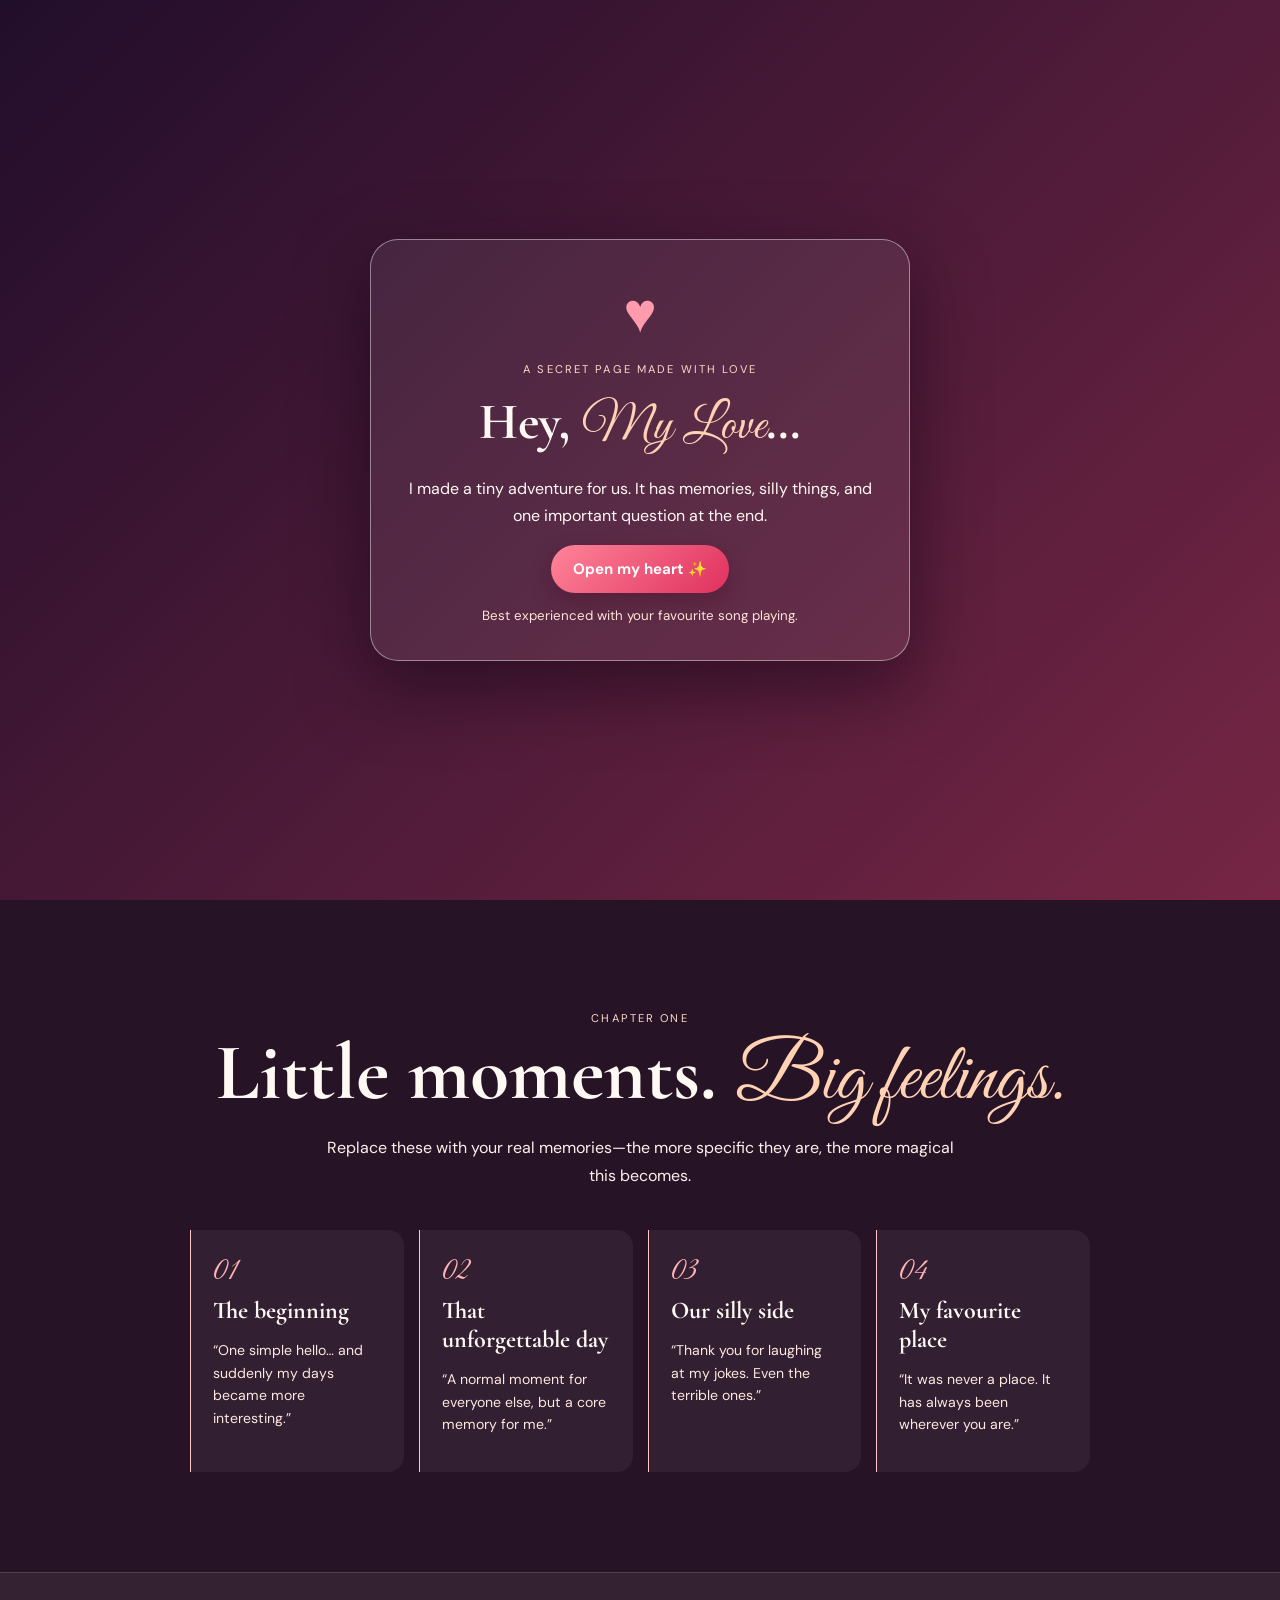
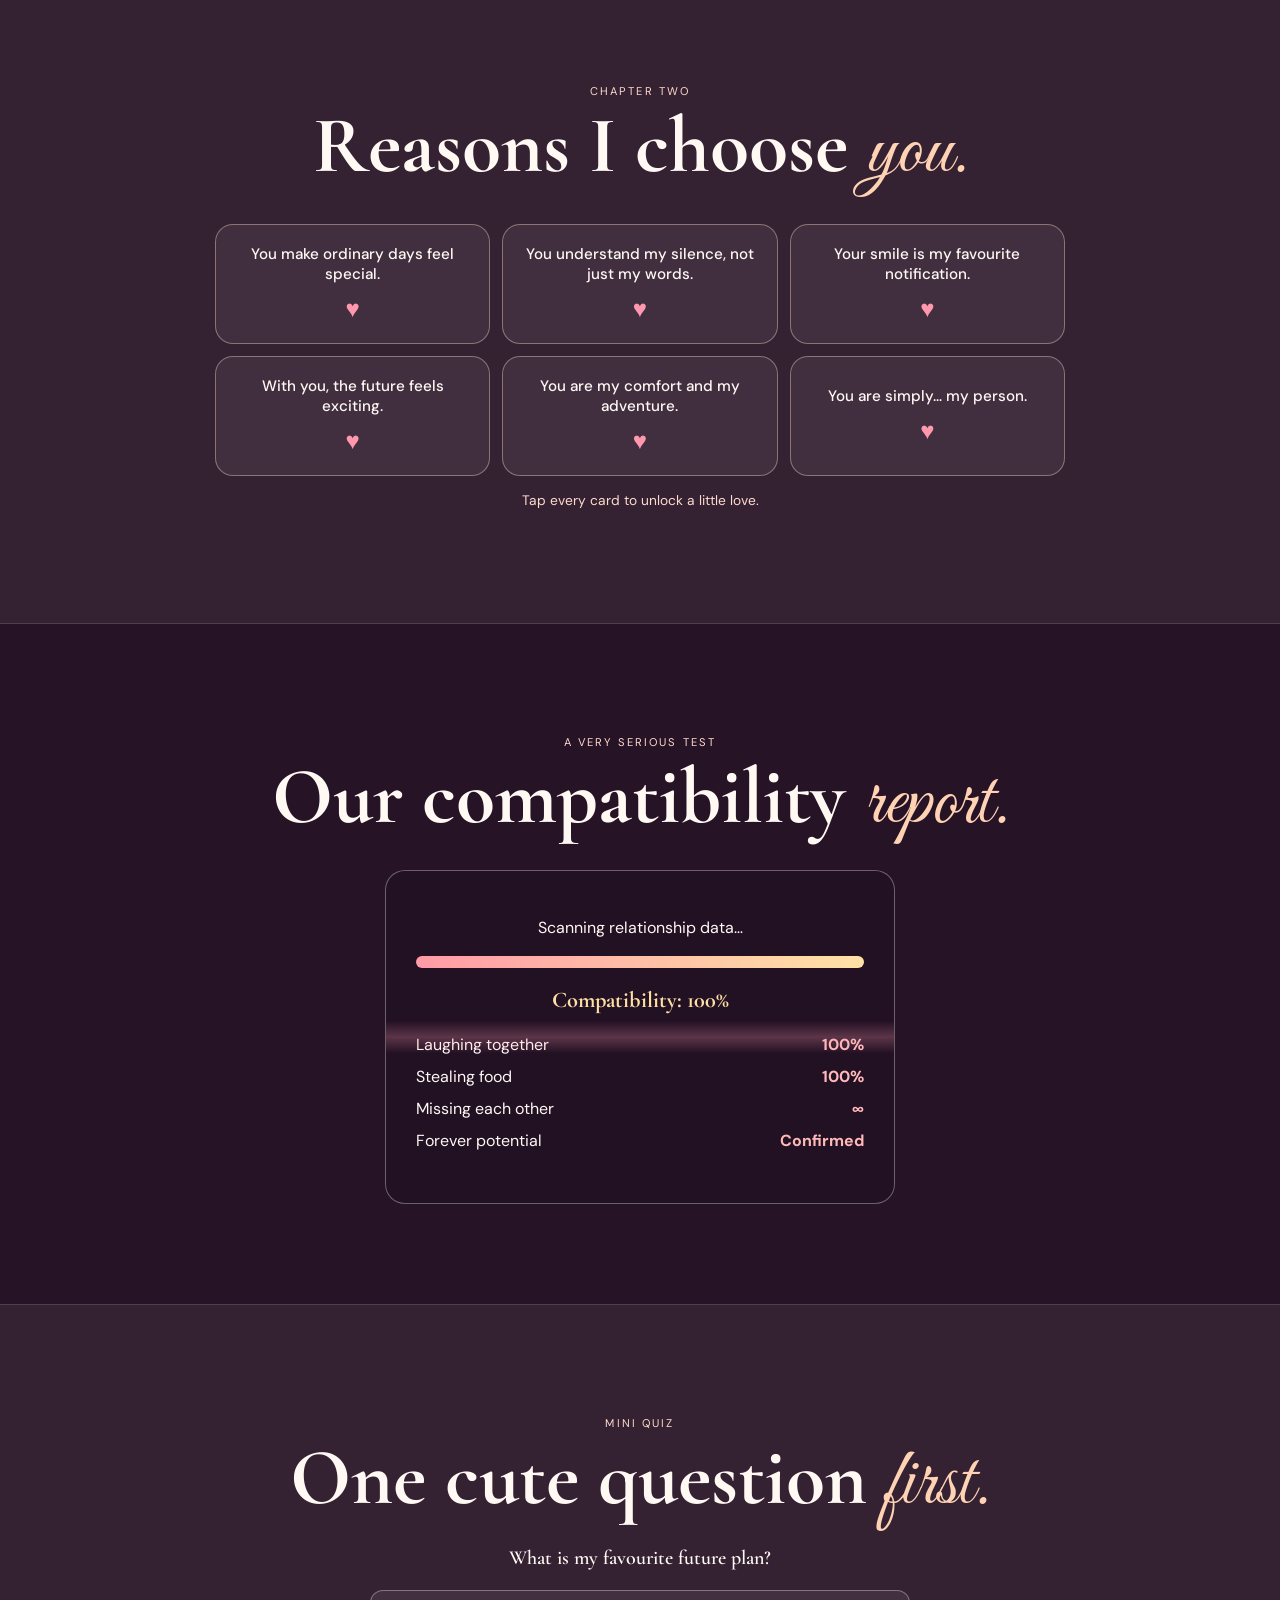
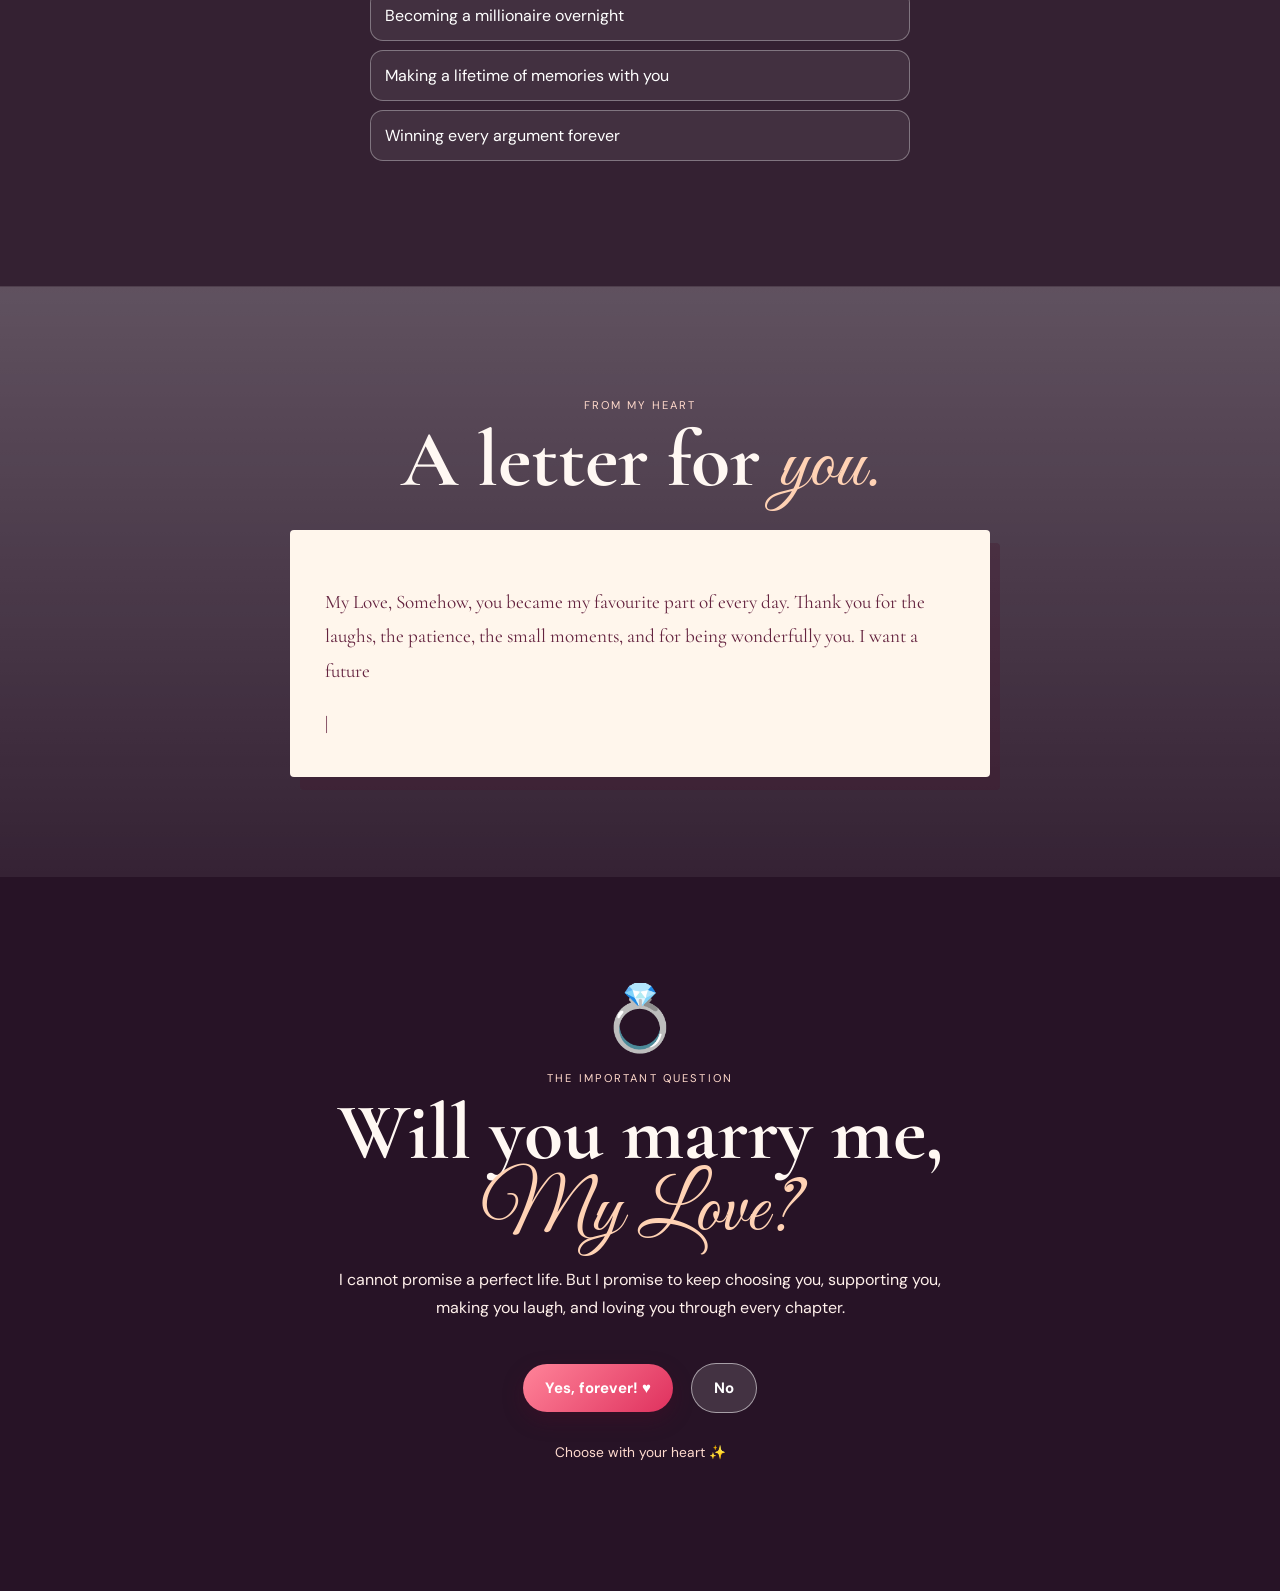
==== index.html @ 83f261bd "added code" ====
<!doctype html><html lang="en"><head><meta charset="utf-8"><meta name="viewport" content="width=device-width,initial-scale=1"><meta name="theme-color" content="#3b1735"><title>A Little Story About Us</title><link rel="stylesheet" href="style.css"></head><body>
<div id="intro" class="intro"><div class="intro-box"><div class="pulse">♥</div><p class="caps">A secret page made with love</p><h1>Hey, <span>My Love</span>…</h1><p>I made a tiny adventure for us. It has memories, silly things, and one important question at the end.</p><button id="begin">Open my heart ✨</button><small>Best experienced with your favourite song playing.</small></div></div>
<header><a class="brand" href="#top">our little story <b>♥</b></a><button id="sound" aria-label="Toggle gentle sound">♫ Sound: Off</button></header>
<main id="top"><section class="hero"><p class="caps">For My Favourite Person</p><div class="hero-art"><span class="moon">☾</span><span class="stars">✦　·　✧　·　✦</span><span class="pair">♥</span></div><h2>Some stories are read.<br><em>Ours is felt.</em></h2><p class="lead">This is a small reminder that meeting you was one of my life’s most beautiful surprises.</p><a class="scroll" href="#memories">Start our story ↓</a></section>
<section id="memories" class="section"><p class="caps">Chapter One</p><h2>Little moments. <em>Big feelings.</em></h2><p class="sub">Replace these with your real memories—the more specific they are, the more magical this becomes.</p><div class="timeline"><article><span>01</span><h3>The beginning</h3><p>“One simple hello… and suddenly my days became more interesting.”</p></article><article><span>02</span><h3>That unforgettable day</h3><p>“A normal moment for everyone else, but a core memory for me.”</p></article><article><span>03</span><h3>Our silly side</h3><p>“Thank you for laughing at my jokes. Even the terrible ones.”</p></article><article><span>04</span><h3>My favourite place</h3><p>“It was never a place. It has always been wherever you are.”</p></article></div></section>
<section class="section warm"><p class="caps">Chapter Two</p><h2>Reasons I choose <em>you.</em></h2><div class="reasons"><button class="reason">You make ordinary days feel special.<b>♥</b></button><button class="reason">You understand my silence, not just my words.<b>♥</b></button><button class="reason">Your smile is my favourite notification.<b>♥</b></button><button class="reason">With you, the future feels exciting.<b>♥</b></button><button class="reason">You are my comfort and my adventure.<b>♥</b></button><button class="reason">You are simply… my person.<b>♥</b></button></div><p id="reason-note" class="note">Tap every card to unlock a little love.</p></section>
<section class="section"><p class="caps">A Very Serious Test</p><h2>Our compatibility <em>report.</em></h2><div class="scanner"><div class="scanline"></div><p>Scanning relationship data…</p><div class="meter"><i></i></div><strong id="score">Calculating…</strong><ul><li>Laughing together <b>100%</b></li><li>Stealing food <b>100%</b></li><li>Missing each other <b>∞</b></li><li>Forever potential <b>Confirmed</b></li></ul></div></section>
<section class="section warm quiz"><p class="caps">Mini Quiz</p><h2>One cute question <em>first.</em></h2><div id="quizbox"><p class="q">What is my favourite future plan?</p><button data-answer="no">Becoming a millionaire overnight</button><button data-answer="yes">Making a lifetime of memories with you</button><button data-answer="no">Winning every argument forever</button><p id="quizresult" class="note"></p></div></section>
<section class="letter section"><p class="caps">From My Heart</p><h2>A letter for <em>you.</em></h2><div class="paper"><p id="typed"></p><span class="cursor">|</span></div></section>
<section class="final section"><div class="ring">💍</div><p class="caps">The Important Question</p><h2>Will you marry me,<br><em>My Love?</em></h2><p class="lead">I cannot promise a perfect life. But I promise to keep choosing you, supporting you, making you laugh, and loving you through every chapter.</p><div id="choice" class="choice"><a href="yes.html">Yes, forever! ♥</a><button id="no">No</button></div><p id="nohint" class="note">Choose with your heart ✨</p></section></main>
<footer>Made with a very full heart by <b>YOUR NAME</b> ♥</footer><div id="float"></div><script src="script.js"></script></body></html>
---- style.css ----
@import url('https://fonts.googleapis.com/css2?family=Cormorant+Garamond:wght@500;600;700&family=DM+Sans:wght@400;500;700&family=Great+Vibes&display=swap');*{box-sizing:border-box}html{scroll-behavior:smooth}body{margin:0;background:#271326;color:#fff8f3;font:16px 'DM Sans',sans-serif;overflow-x:hidden}body:before{content:'';position:fixed;inset:0;z-index:-2;background:radial-gradient(circle at 8% 12%,#8c365d 0,transparent 25%),radial-gradient(circle at 88% 35%,#b9516d 0,transparent 23%),linear-gradient(135deg,#251127,#57203d 54%,#8f3754)}.intro{position:fixed;z-index:10;inset:0;display:grid;place-items:center;background:linear-gradient(135deg,#210e2b,#762644);transition:opacity .7s,visibility .7s}.intro.hide{opacity:0;visibility:hidden}.intro-box{width:min(90%,540px);text-align:center;padding:36px 30px;border:1px solid #ffffff70;border-radius:28px;background:#ffffff12;box-shadow:0 25px 70px #10031388}.pulse{font-size:56px;color:#ff9bad;animation:pulse 1.6s infinite}.intro h1,h1,h2{font-family:'Cormorant Garamond',serif}.intro h1{font-size:3.2rem;margin:8px}.intro h1 span,em{font-family:'Great Vibes',cursive;font-style:normal;color:#ffd2b4;font-weight:400}.intro p{line-height:1.7}.intro button,.scroll,.choice a,.choice button,.back,#sound{border:0;border-radius:100px;padding:14px 22px;background:linear-gradient(135deg,#ff8499,#df315e);color:#fff;text-decoration:none;font:700 .94rem 'DM Sans',sans-serif;cursor:pointer;box-shadow:0 8px 20px #4a0d2866}.intro small{display:block;margin-top:14px;color:#ffe4d8}header{height:64px;width:min(1120px,92%);margin:auto;display:flex;justify-content:space-between;align-items:center}.brand{color:#fff7f0;text-decoration:none;font:600 1.35rem 'Cormorant Garamond',serif}.brand b{color:#ff9daf}#sound{padding:8px 13px;background:#ffffff16;border:1px solid #ffffff55;box-shadow:none;font-size:.72rem}.hero{min-height:calc(100vh - 64px);display:grid;place-content:center;text-align:center;padding:50px 18px}.caps{text-transform:uppercase;letter-spacing:.19em;font-size:.7rem;color:#ffd9cb}.hero-art{width:min(520px,88vw);height:230px;margin:5px auto 12px;border:6px solid #fff5e7;border-radius:23px;position:relative;overflow:hidden;background:linear-gradient(#32173f,#b14768);box-shadow:0 16px 35px #1f092866}.moon{position:absolute;right:45px;top:15px;font:100px Georgia;color:#fff4d0}.stars{position:absolute;top:30px;left:30px;color:#ffecc3;font-size:18px}.pair{position:absolute;bottom:-39px;left:50%;transform:translateX(-50%);font-size:175px;color:#1e1021;text-shadow:34px 0 #1e1021}.hero h2,.section h2{font-size:clamp(2.8rem,7vw,5rem);line-height:.9;margin:12px 0 18px}.lead,.sub{line-height:1.75;max-width:630px;margin:0 auto 25px;color:#fff0eb}.scroll{display:inline-block;justify-self:center;background:#fff2;border:1px solid #fff8;box-shadow:none}.section{padding:100px max(6vw,20px);text-align:center}.warm{background:#fff7f010;border-top:1px solid #ffffff22;border-bottom:1px solid #ffffff22}.timeline{max-width:900px;margin:40px auto 0;display:grid;grid-template-columns:repeat(4,1fr);gap:15px;text-align:left}.timeline article{padding:22px;border-left:1px solid #ffc7c5;background:#ffffff0d;border-radius:0 16px 16px 0}.timeline span{color:#ffb2b7;font:2rem 'Great Vibes',cursive}.timeline h3{font-family:'Cormorant Garamond',serif;font-size:1.5rem;margin:4px 0}.timeline p{font-size:.88rem;line-height:1.6;color:#ffe8df}.reasons{margin:35px auto 15px;max-width:850px;display:grid;grid-template-columns:repeat(3,1fr);gap:12px}.reason{min-height:120px;padding:18px;border:1px solid #ffd6cf66;border-radius:18px;background:#fff7f011;color:#fff8f3;font:500 .95rem 'DM Sans',sans-serif;cursor:pointer;transition:.25s}.reason b{display:block;color:#ff98ad;font-size:1.5rem;margin-top:9px}.reason.active{background:#fff0eb;color:#672340;transform:translateY(-5px)}.note{color:#ffdbcf;font-size:.86rem}.scanner{position:relative;overflow:hidden;max-width:510px;margin:30px auto 0;padding:30px;border:1px solid #ffffff55;border-radius:20px;background:#11091c33}.scanline{position:absolute;inset:0;background:linear-gradient(transparent 45%,#ff9bae44 50%,transparent 55%);animation:scan 2.8s infinite}.meter{height:12px;overflow:hidden;border-radius:20px;background:#fff3;margin:18px 0}.meter i{display:block;height:100%;width:100%;background:linear-gradient(90deg,#ff9ba7,#ffe2a6);animation:load 2s ease-out}.scanner strong{font:700 1.4rem 'Cormorant Garamond',serif;color:#ffe0a4}.scanner ul{padding:0;text-align:left;list-style:none;line-height:2}.scanner b{float:right;color:#ffb9b9}.quiz #quizbox{max-width:540px;margin:25px auto}.q{font:600 1.25rem 'Cormorant Garamond',serif}.quiz button{display:block;width:100%;margin:9px 0;padding:14px;border:1px solid #ffffff55;border-radius:13px;background:#ffffff12;color:#fff;text-align:left;cursor:pointer;font:inherit}.quiz button:hover{background:#fff4}.letter{background:linear-gradient(#fff4,#fff1)}.paper{max-width:700px;min-height:210px;margin:27px auto 0;padding:35px;text-align:left;color:#64233f;background:#fff6ec;border-radius:4px;box-shadow:10px 13px 0 #42152d55;font:1.2rem/1.8 'Cormorant Garamond',serif}.cursor{animation:blink .8s infinite}.final{padding-bottom:130px}.ring{font-size:4rem}.choice{height:82px;display:flex;justify-content:center;align-items:center;gap:18px;position:relative;max-width:440px;margin:23px auto 0}.choice button{position:relative;background:#fff2;border:1px solid #fff8;box-shadow:none}.choice a{color:white}.yespage{display:grid;place-items:center;min-height:100vh;padding:22px}.yesmain{width:min(100%,680px);text-align:center}.yescard{padding:45px max(6vw,23px);border:1px solid #ffffff70;border-radius:30px;background:#fff2;box-shadow:0 25px 65px #19061677}.yescard h1{font-size:clamp(4rem,12vw,6.8rem);line-height:.8;margin:10px}.yescard h2{font-size:2rem}.yescard p{line-height:1.75}.bigring{animation:pulse 1.6s infinite}.line{color:#ffb2ba;font-size:1.5rem}.promise{display:flex;justify-content:center;gap:14px;margin:25px;color:#ffe0bd}.signature{font:2.1rem/1.2 'Great Vibes',cursive;color:#ffd4ba}.back{display:inline-block;background:#fff2;border:1px solid #fff8;box-shadow:none}.confetti{position:fixed;top:-20px;width:10px;height:16px;animation:fall linear forwards}@keyframes pulse{50%{transform:scale(1.12)}}@keyframes scan{to{transform:translateY(100%)}}@keyframes load{from{width:0}}@keyframes blink{50%{opacity:0}}@keyframes fall{to{transform:translate(var(--drift),110vh) rotate(720deg)}}@media(max-width:700px){.timeline,.reasons{grid-template-columns:1fr 1fr}.section{padding:70px 20px}}@media(max-width:430px){.timeline,.reasons{grid-template-columns:1fr}.choice{gap:8px}.choice a,.choice button{padding:13px 15px}.paper{padding:23px}.hero-art{height:190px}}
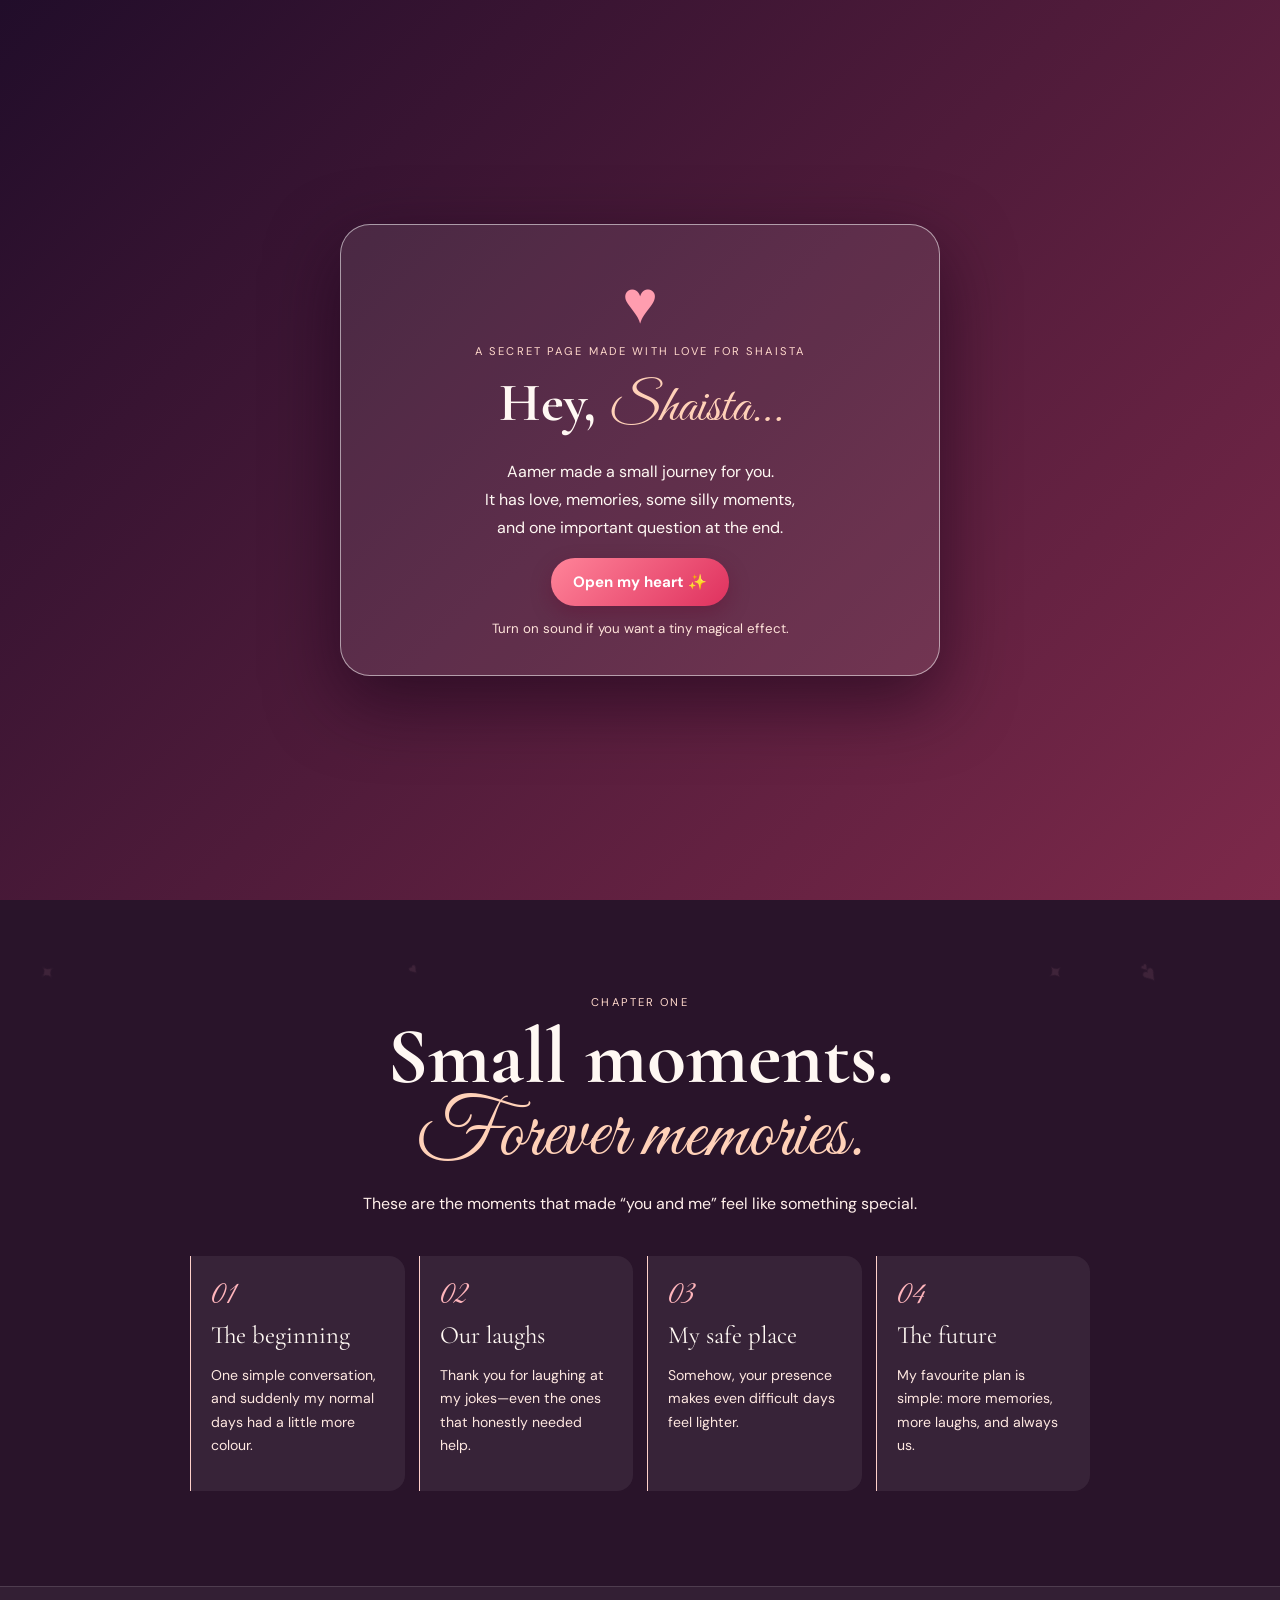
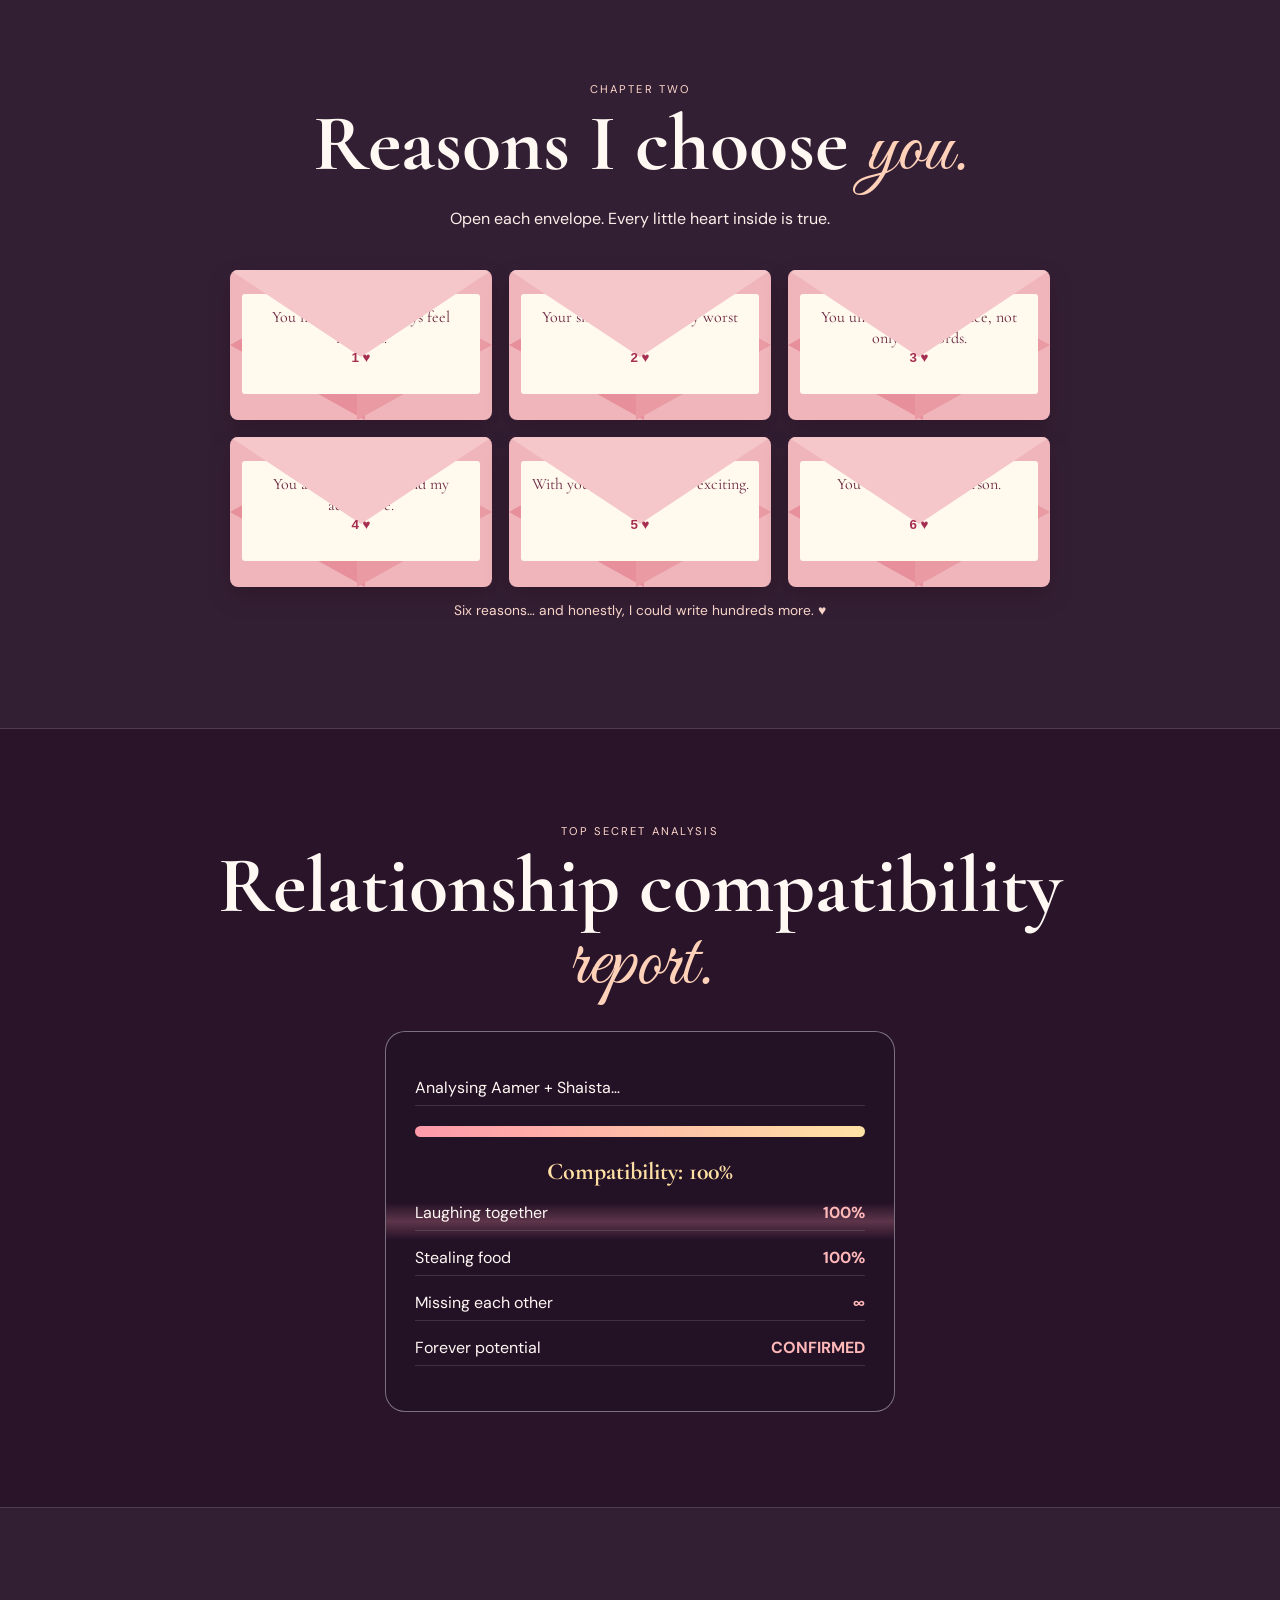
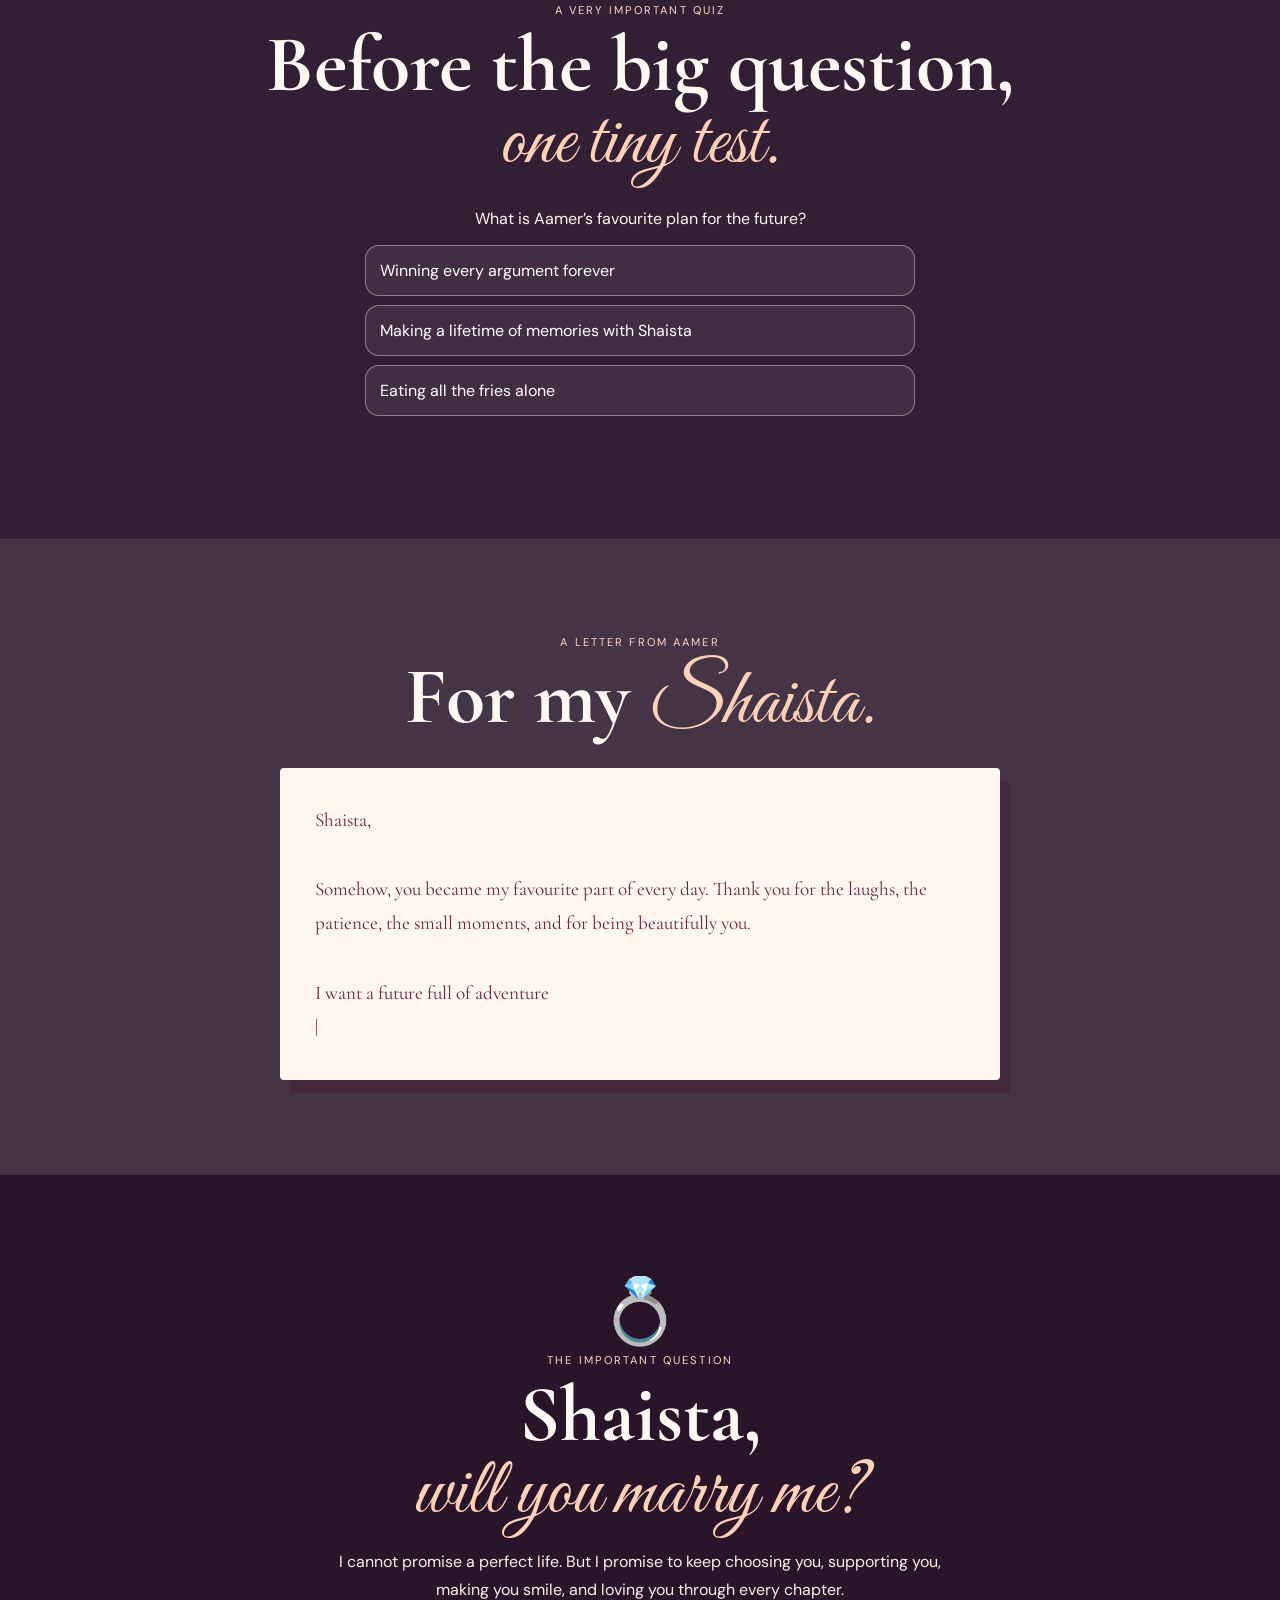
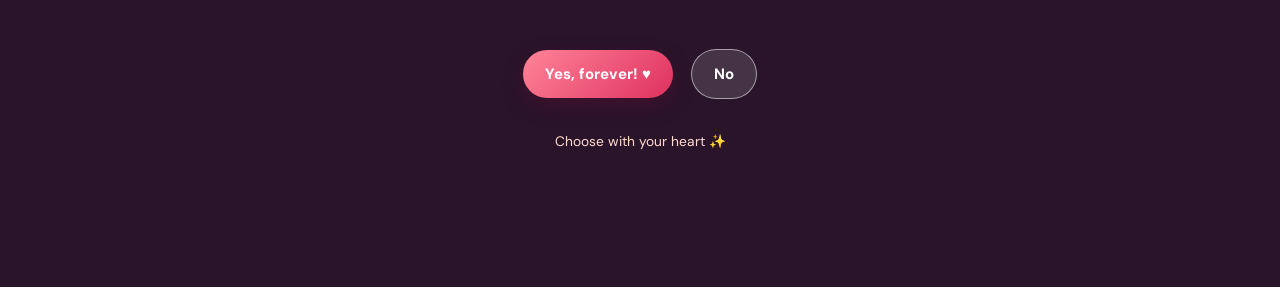
==== commit 6cc7380d: "final website for proposal" ====
--- a/index.html
+++ b/index.html
@@ -1,11 +1,11 @@
-<!doctype html><html lang="en"><head><meta charset="utf-8"><meta name="viewport" content="width=device-width,initial-scale=1"><meta name="theme-color" content="#3b1735"><title>A Little Story About Us</title><link rel="stylesheet" href="style.css"></head><body>
-<div id="intro" class="intro"><div class="intro-box"><div class="pulse">♥</div><p class="caps">A secret page made with love</p><h1>Hey, <span>My Love</span>…</h1><p>I made a tiny adventure for us. It has memories, silly things, and one important question at the end.</p><button id="begin">Open my heart ✨</button><small>Best experienced with your favourite song playing.</small></div></div>
-<header><a class="brand" href="#top">our little story <b>♥</b></a><button id="sound" aria-label="Toggle gentle sound">♫ Sound: Off</button></header>
-<main id="top"><section class="hero"><p class="caps">For My Favourite Person</p><div class="hero-art"><span class="moon">☾</span><span class="stars">✦　·　✧　·　✦</span><span class="pair">♥</span></div><h2>Some stories are read.<br><em>Ours is felt.</em></h2><p class="lead">This is a small reminder that meeting you was one of my life’s most beautiful surprises.</p><a class="scroll" href="#memories">Start our story ↓</a></section>
-<section id="memories" class="section"><p class="caps">Chapter One</p><h2>Little moments. <em>Big feelings.</em></h2><p class="sub">Replace these with your real memories—the more specific they are, the more magical this becomes.</p><div class="timeline"><article><span>01</span><h3>The beginning</h3><p>“One simple hello… and suddenly my days became more interesting.”</p></article><article><span>02</span><h3>That unforgettable day</h3><p>“A normal moment for everyone else, but a core memory for me.”</p></article><article><span>03</span><h3>Our silly side</h3><p>“Thank you for laughing at my jokes. Even the terrible ones.”</p></article><article><span>04</span><h3>My favourite place</h3><p>“It was never a place. It has always been wherever you are.”</p></article></div></section>
-<section class="section warm"><p class="caps">Chapter Two</p><h2>Reasons I choose <em>you.</em></h2><div class="reasons"><button class="reason">You make ordinary days feel special.<b>♥</b></button><button class="reason">You understand my silence, not just my words.<b>♥</b></button><button class="reason">Your smile is my favourite notification.<b>♥</b></button><button class="reason">With you, the future feels exciting.<b>♥</b></button><button class="reason">You are my comfort and my adventure.<b>♥</b></button><button class="reason">You are simply… my person.<b>♥</b></button></div><p id="reason-note" class="note">Tap every card to unlock a little love.</p></section>
-<section class="section"><p class="caps">A Very Serious Test</p><h2>Our compatibility <em>report.</em></h2><div class="scanner"><div class="scanline"></div><p>Scanning relationship data…</p><div class="meter"><i></i></div><strong id="score">Calculating…</strong><ul><li>Laughing together <b>100%</b></li><li>Stealing food <b>100%</b></li><li>Missing each other <b>∞</b></li><li>Forever potential <b>Confirmed</b></li></ul></div></section>
-<section class="section warm quiz"><p class="caps">Mini Quiz</p><h2>One cute question <em>first.</em></h2><div id="quizbox"><p class="q">What is my favourite future plan?</p><button data-answer="no">Becoming a millionaire overnight</button><button data-answer="yes">Making a lifetime of memories with you</button><button data-answer="no">Winning every argument forever</button><p id="quizresult" class="note"></p></div></section>
-<section class="letter section"><p class="caps">From My Heart</p><h2>A letter for <em>you.</em></h2><div class="paper"><p id="typed"></p><span class="cursor">|</span></div></section>
-<section class="final section"><div class="ring">💍</div><p class="caps">The Important Question</p><h2>Will you marry me,<br><em>My Love?</em></h2><p class="lead">I cannot promise a perfect life. But I promise to keep choosing you, supporting you, making you laugh, and loving you through every chapter.</p><div id="choice" class="choice"><a href="yes.html">Yes, forever! ♥</a><button id="no">No</button></div><p id="nohint" class="note">Choose with your heart ✨</p></section></main>
-<footer>Made with a very full heart by <b>YOUR NAME</b> ♥</footer><div id="float"></div><script src="script.js"></script></body></html>+<!doctype html><html lang="en"><head><meta charset="utf-8"><meta name="viewport" content="width=device-width,initial-scale=1"><meta name="theme-color" content="#35152f"><title>Aamer ♥ Shaista — Our Forever Story</title><link rel="stylesheet" href="style.css"></head><body><div id="rain" aria-hidden="true"></div>
+<div id="welcome" class="overlay"><div class="welcome-card"><div class="beat-heart">♥</div><p class="caps">A secret page made with love for Shaista</p><h1>Hey, <em>Shaista…</em></h1><p>Aamer made a small journey for you.<br>It has love, memories, some silly moments,<br>and one important question at the end.</p><button id="open">Open my heart ✨</button><small>Turn on sound if you want a tiny magical effect.</small></div></div>
+<div id="loading" class="overlay hidden"><div class="loader-card"><div class="loader-heart">♥</div><div class="loader-track"><i></i></div><p id="load-text">Collecting our memories… ♥</p></div></div>
+<header><a href="#home">aamer <b>♥</b> shaista</a><button id="music">♫ Play our song</button></header>
+<main id="home"><section class="hero"><p class="caps">For Shaista, from Aamer</p><div class="moon-art"><span class="stars">✦ · ✧ · ✦</span><span class="moon">☾</span><span class="couple">♥</span></div><h2>Our story is my<br><em>favourite place.</em></h2><p class="lead">Some people enter your life quietly, then somehow become the most beautiful part of it.</p><a class="glass-btn" href="#memories">Begin our little story ↓</a></section>
+<section id="memories" class="section"><p class="caps">Chapter One</p><h2>Small moments.<br><em>Forever memories.</em></h2><p class="sub">These are the moments that made “you and me” feel like something special.</p><div class="timeline"><article><i>01</i><h3>The beginning</h3><p>One simple conversation, and suddenly my normal days had a little more colour.</p></article><article><i>02</i><h3>Our laughs</h3><p>Thank you for laughing at my jokes—even the ones that honestly needed help.</p></article><article><i>03</i><h3>My safe place</h3><p>Somehow, your presence makes even difficult days feel lighter.</p></article><article><i>04</i><h3>The future</h3><p>My favourite plan is simple: more memories, more laughs, and always us.</p></article></div></section>
+<section class="section rose"><p class="caps">Chapter Two</p><h2>Reasons I choose <em>you.</em></h2><p class="sub">Open each envelope. Every little heart inside is true.</p><div class="envelopes"><button class="envelope"><span class="flap"></span><span class="letter">You make ordinary days feel magical.</span><b>1 ♥</b></button><button class="envelope"><span class="flap"></span><span class="letter">Your smile can repair my worst day.</span><b>2 ♥</b></button><button class="envelope"><span class="flap"></span><span class="letter">You understand my silence, not only my words.</span><b>3 ♥</b></button><button class="envelope"><span class="flap"></span><span class="letter">You are my comfort and my adventure.</span><b>4 ♥</b></button><button class="envelope"><span class="flap"></span><span class="letter">With you, the future feels exciting.</span><b>5 ♥</b></button><button class="envelope"><span class="flap"></span><span class="letter">You are simply my person.</span><b>6 ♥</b></button></div><p id="envelope-note" class="note">Six reasons… and honestly, I could write hundreds more. ♥</p></section>
+<section class="section"><p class="caps">Top Secret Analysis</p><h2>Relationship compatibility<br><em>report.</em></h2><div class="scanner"><div class="scan"></div><p>Analysing Aamer + Shaista…</p><div class="progress"><i></i></div><strong id="compatibility">Calculating…</strong><p>Laughing together <b>100%</b></p><p>Stealing food <b>100%</b></p><p>Missing each other <b>∞</b></p><p>Forever potential <b>CONFIRMED</b></p></div></section>
+<section class="section rose quiz"><p class="caps">A Very Important Quiz</p><h2>Before the big question,<br><em>one tiny test.</em></h2><div id="quiz"><p>What is Aamer’s favourite plan for the future?</p><button data-result="wrong">Winning every argument forever</button><button data-result="right">Making a lifetime of memories with Shaista</button><button data-result="wrong">Eating all the fries alone</button><div id="quiz-effect"></div><b id="quiz-note"></b></div></section>
+<section class="section letter-section"><p class="caps">A Letter From Aamer</p><h2>For my <em>Shaista.</em></h2><div class="paper"><p id="typed"></p><span class="cursor">|</span></div></section>
+<section class="section final"><div class="ring">💍</div><p class="caps">The Important Question</p><h2>Shaista,<br><em>will you marry me?</em></h2><p class="lead">I cannot promise a perfect life. But I promise to keep choosing you, supporting you, making you smile, and loving you through every chapter.</p><div id="proposal-buttons"><a id="yes" href="yes.html">Yes, forever! ♥</a><button id="no">No</button></div><p id="no-note" class="note">Choose with your heart ✨</p></section></main><footer>Made with every bit of love by <b>Aamer</b> for <b>Shaista</b> ♥</footer><script src="script.js"></script></body></html>
--- a/style.css
+++ b/style.css
@@ -1 +1 @@
-@import url('https://fonts.googleapis.com/css2?family=Cormorant+Garamond:wght@500;600;700&family=DM+Sans:wght@400;500;700&family=Great+Vibes&display=swap');*{box-sizing:border-box}html{scroll-behavior:smooth}body{margin:0;background:#271326;color:#fff8f3;font:16px 'DM Sans',sans-serif;overflow-x:hidden}body:before{content:'';position:fixed;inset:0;z-index:-2;background:radial-gradient(circle at 8% 12%,#8c365d 0,transparent 25%),radial-gradient(circle at 88% 35%,#b9516d 0,transparent 23%),linear-gradient(135deg,#251127,#57203d 54%,#8f3754)}.intro{position:fixed;z-index:10;inset:0;display:grid;place-items:center;background:linear-gradient(135deg,#210e2b,#762644);transition:opacity .7s,visibility .7s}.intro.hide{opacity:0;visibility:hidden}.intro-box{width:min(90%,540px);text-align:center;padding:36px 30px;border:1px solid #ffffff70;border-radius:28px;background:#ffffff12;box-shadow:0 25px 70px #10031388}.pulse{font-size:56px;color:#ff9bad;animation:pulse 1.6s infinite}.intro h1,h1,h2{font-family:'Cormorant Garamond',serif}.intro h1{font-size:3.2rem;margin:8px}.intro h1 span,em{font-family:'Great Vibes',cursive;font-style:normal;color:#ffd2b4;font-weight:400}.intro p{line-height:1.7}.intro button,.scroll,.choice a,.choice button,.back,#sound{border:0;border-radius:100px;padding:14px 22px;background:linear-gradient(135deg,#ff8499,#df315e);color:#fff;text-decoration:none;font:700 .94rem 'DM Sans',sans-serif;cursor:pointer;box-shadow:0 8px 20px #4a0d2866}.intro small{display:block;margin-top:14px;color:#ffe4d8}header{height:64px;width:min(1120px,92%);margin:auto;display:flex;justify-content:space-between;align-items:center}.brand{color:#fff7f0;text-decoration:none;font:600 1.35rem 'Cormorant Garamond',serif}.brand b{color:#ff9daf}#sound{padding:8px 13px;background:#ffffff16;border:1px solid #ffffff55;box-shadow:none;font-size:.72rem}.hero{min-height:calc(100vh - 64px);display:grid;place-content:center;text-align:center;padding:50px 18px}.caps{text-transform:uppercase;letter-spacing:.19em;font-size:.7rem;color:#ffd9cb}.hero-art{width:min(520px,88vw);height:230px;margin:5px auto 12px;border:6px solid #fff5e7;border-radius:23px;position:relative;overflow:hidden;background:linear-gradient(#32173f,#b14768);box-shadow:0 16px 35px #1f092866}.moon{position:absolute;right:45px;top:15px;font:100px Georgia;color:#fff4d0}.stars{position:absolute;top:30px;left:30px;color:#ffecc3;font-size:18px}.pair{position:absolute;bottom:-39px;left:50%;transform:translateX(-50%);font-size:175px;color:#1e1021;text-shadow:34px 0 #1e1021}.hero h2,.section h2{font-size:clamp(2.8rem,7vw,5rem);line-height:.9;margin:12px 0 18px}.lead,.sub{line-height:1.75;max-width:630px;margin:0 auto 25px;color:#fff0eb}.scroll{display:inline-block;justify-self:center;background:#fff2;border:1px solid #fff8;box-shadow:none}.section{padding:100px max(6vw,20px);text-align:center}.warm{background:#fff7f010;border-top:1px solid #ffffff22;border-bottom:1px solid #ffffff22}.timeline{max-width:900px;margin:40px auto 0;display:grid;grid-template-columns:repeat(4,1fr);gap:15px;text-align:left}.timeline article{padding:22px;border-left:1px solid #ffc7c5;background:#ffffff0d;border-radius:0 16px 16px 0}.timeline span{color:#ffb2b7;font:2rem 'Great Vibes',cursive}.timeline h3{font-family:'Cormorant Garamond',serif;font-size:1.5rem;margin:4px 0}.timeline p{font-size:.88rem;line-height:1.6;color:#ffe8df}.reasons{margin:35px auto 15px;max-width:850px;display:grid;grid-template-columns:repeat(3,1fr);gap:12px}.reason{min-height:120px;padding:18px;border:1px solid #ffd6cf66;border-radius:18px;background:#fff7f011;color:#fff8f3;font:500 .95rem 'DM Sans',sans-serif;cursor:pointer;transition:.25s}.reason b{display:block;color:#ff98ad;font-size:1.5rem;margin-top:9px}.reason.active{background:#fff0eb;color:#672340;transform:translateY(-5px)}.note{color:#ffdbcf;font-size:.86rem}.scanner{position:relative;overflow:hidden;max-width:510px;margin:30px auto 0;padding:30px;border:1px solid #ffffff55;border-radius:20px;background:#11091c33}.scanline{position:absolute;inset:0;background:linear-gradient(transparent 45%,#ff9bae44 50%,transparent 55%);animation:scan 2.8s infinite}.meter{height:12px;overflow:hidden;border-radius:20px;background:#fff3;margin:18px 0}.meter i{display:block;height:100%;width:100%;background:linear-gradient(90deg,#ff9ba7,#ffe2a6);animation:load 2s ease-out}.scanner strong{font:700 1.4rem 'Cormorant Garamond',serif;color:#ffe0a4}.scanner ul{padding:0;text-align:left;list-style:none;line-height:2}.scanner b{float:right;color:#ffb9b9}.quiz #quizbox{max-width:540px;margin:25px auto}.q{font:600 1.25rem 'Cormorant Garamond',serif}.quiz button{display:block;width:100%;margin:9px 0;padding:14px;border:1px solid #ffffff55;border-radius:13px;background:#ffffff12;color:#fff;text-align:left;cursor:pointer;font:inherit}.quiz button:hover{background:#fff4}.letter{background:linear-gradient(#fff4,#fff1)}.paper{max-width:700px;min-height:210px;margin:27px auto 0;padding:35px;text-align:left;color:#64233f;background:#fff6ec;border-radius:4px;box-shadow:10px 13px 0 #42152d55;font:1.2rem/1.8 'Cormorant Garamond',serif}.cursor{animation:blink .8s infinite}.final{padding-bottom:130px}.ring{font-size:4rem}.choice{height:82px;display:flex;justify-content:center;align-items:center;gap:18px;position:relative;max-width:440px;margin:23px auto 0}.choice button{position:relative;background:#fff2;border:1px solid #fff8;box-shadow:none}.choice a{color:white}.yespage{display:grid;place-items:center;min-height:100vh;padding:22px}.yesmain{width:min(100%,680px);text-align:center}.yescard{padding:45px max(6vw,23px);border:1px solid #ffffff70;border-radius:30px;background:#fff2;box-shadow:0 25px 65px #19061677}.yescard h1{font-size:clamp(4rem,12vw,6.8rem);line-height:.8;margin:10px}.yescard h2{font-size:2rem}.yescard p{line-height:1.75}.bigring{animation:pulse 1.6s infinite}.line{color:#ffb2ba;font-size:1.5rem}.promise{display:flex;justify-content:center;gap:14px;margin:25px;color:#ffe0bd}.signature{font:2.1rem/1.2 'Great Vibes',cursive;color:#ffd4ba}.back{display:inline-block;background:#fff2;border:1px solid #fff8;box-shadow:none}.confetti{position:fixed;top:-20px;width:10px;height:16px;animation:fall linear forwards}@keyframes pulse{50%{transform:scale(1.12)}}@keyframes scan{to{transform:translateY(100%)}}@keyframes load{from{width:0}}@keyframes blink{50%{opacity:0}}@keyframes fall{to{transform:translate(var(--drift),110vh) rotate(720deg)}}@media(max-width:700px){.timeline,.reasons{grid-template-columns:1fr 1fr}.section{padding:70px 20px}}@media(max-width:430px){.timeline,.reasons{grid-template-columns:1fr}.choice{gap:8px}.choice a,.choice button{padding:13px 15px}.paper{padding:23px}.hero-art{height:190px}}+@import url('https://fonts.googleapis.com/css2?family=Cormorant+Garamond:wght@500;600;700&family=DM+Sans:wght@400;500;700&family=Great+Vibes&display=swap');*{box-sizing:border-box}html{scroll-behavior:smooth}body{margin:0;overflow-x:hidden;color:#fff8f3;background:#29142a;font:16px 'DM Sans',Arial,sans-serif}body:before{content:'';z-index:-3;position:fixed;inset:0;background:radial-gradient(circle at 8% 12%,#903960,transparent 28%),radial-gradient(circle at 91% 41%,#bd516e,transparent 25%),linear-gradient(135deg,#29112a,#60213f 56%,#923a58)}.overlay{z-index:20;position:fixed;inset:0;display:grid;place-items:center;background:linear-gradient(135deg,#210d2a,#7d294a);transition:opacity .6s,visibility .6s}.overlay.hidden{opacity:0;visibility:hidden}.welcome-card,.loader-card,.yes-card{width:min(92%,600px);padding:38px 30px;text-align:center;border:1px solid #fff8;border-radius:30px;background:#ffffff16;box-shadow:0 25px 70px #17031899}.caps{margin:0;color:#ffd8cb;font-size:.7rem;letter-spacing:.19em;text-transform:uppercase}.beat-heart{font-size:60px;color:#ff9daf;animation:beat 1.5s infinite}.welcome-card h1,h1,h2{font-family:'Cormorant Garamond',Georgia,serif}.welcome-card h1{font-size:3.4rem;margin:8px}.welcome-card p{line-height:1.75}em,.signature{font-family:'Great Vibes',cursive;font-style:normal;font-weight:400;color:#ffd1b8}.welcome-card button,.glass-btn,#proposal-buttons a,#proposal-buttons button{border:0;border-radius:999px;padding:14px 22px;background:linear-gradient(135deg,#ff8499,#df315e);color:white;text-decoration:none;font:700 .94rem 'DM Sans',sans-serif;cursor:pointer;box-shadow:0 8px 20px #610d2f66}.welcome-card small{display:block;margin-top:14px;color:#ffe3da}.loader-heart{font-size:65px;color:#ff9eb0;animation:beat .75s infinite}.loader-track,.progress{height:11px;overflow:hidden;margin:20px 0;border-radius:20px;background:#fff3}.loader-track i,.progress i{display:block;width:0;height:100%;background:linear-gradient(90deg,#ff99aa,#ffe2a5);animation:fill 4.8s forwards}.loader-card p{color:#ffe4d7}header{height:65px;width:min(1120px,92%);margin:auto;display:flex;align-items:center;justify-content:space-between}header a{color:#fff7f1;text-decoration:none;font:600 1.4rem 'Cormorant Garamond',serif}header b{color:#ff9eb0}#music{padding:8px 12px;color:#fff;background:#fff2;border:1px solid #fff7;border-radius:99px;font-size:.72rem}.hero{min-height:calc(100vh - 65px);padding:40px 18px;display:grid;place-content:center;text-align:center}.moon-art{position:relative;overflow:hidden;width:min(530px,88vw);height:230px;margin:8px auto 14px;border:6px solid #fff5e8;border-radius:23px;background:linear-gradient(#311640,#bb4b6a);box-shadow:0 18px 36px #1b092b77}.moon{position:absolute;right:38px;top:7px;color:#fff6d5;font:105px Georgia}.stars{position:absolute;top:29px;left:30px;color:#fff0c0}.couple{position:absolute;bottom:-42px;left:50%;transform:translateX(-50%);font-size:175px;color:#1e1022;text-shadow:34px 0 #1e1022}.hero h2,.section h2{font-size:clamp(2.8rem,7vw,5rem);line-height:.9;margin:12px 0 18px}.lead,.sub{max-width:650px;margin:0 auto 25px;line-height:1.75;color:#ffefea}.glass-btn{display:inline-block;background:#fff2;border:1px solid #fff8;box-shadow:none}.section{padding:95px max(6vw,20px);text-align:center}.rose{background:#ffffff0d;border-block:1px solid #ffffff22}.timeline{max-width:900px;margin:38px auto 0;display:grid;grid-template-columns:repeat(4,1fr);gap:14px;text-align:left}.timeline article{padding:20px;border-left:1px solid #ffd1ca;background:#fff1;border-radius:0 16px 16px 0}.timeline i{font:2rem 'Great Vibes',cursive;color:#ffb5bc}.timeline h3{margin:4px 0;font:1.55rem 'Cormorant Garamond',serif}.timeline p{font-size:.88rem;line-height:1.65;color:#ffe8e1}.envelopes{max-width:820px;margin:37px auto 14px;display:grid;grid-template-columns:repeat(3,1fr);gap:17px}.envelope{height:150px;position:relative;overflow:hidden;border:0;border-radius:8px;background:#efb5bb;cursor:pointer;box-shadow:0 10px 22px #27091655;color:#6a2740;transition:.35s}.envelope:before,.envelope:after{content:'';position:absolute;top:0;width:0;height:0;border-style:solid}.envelope:before{left:0;border-width:75px 135px 75px 0;border-color:transparent #e78f9a transparent transparent}.envelope:after{right:0;border-width:75px 0 75px 135px;border-color:transparent transparent transparent #e99aa3}.flap{position:absolute;z-index:3;top:0;left:0;width:100%;height:100%;background:#f5c6ca;clip-path:polygon(0 0,100% 0,50% 58%);transform-origin:top;transition:.55s}.envelope b{position:absolute;z-index:4;left:50%;top:58%;transform:translate(-50%,-50%);color:#a62e50}.letter{position:absolute;z-index:1;top:24px;left:12px;right:12px;min-height:100px;padding:13px 9px;background:#fff9ee;border-radius:3px;font:1rem/1.3 'Cormorant Garamond',serif;transition:.5s}.envelope.open{overflow:visible;z-index:2;transform:translateY(-5px)}.envelope.open .flap{transform:rotateX(180deg);z-index:0}.envelope.open .letter{top:-55px;box-shadow:0 8px 18px #5c1c3455}.envelope.open b{display:none}.note{color:#ffdbcf;font-size:.86rem}.scanner{max-width:510px;margin:30px auto 0;padding:29px;position:relative;overflow:hidden;border:1px solid #fff6;border-radius:20px;background:#12091a33}.scan{position:absolute;inset:0;background:linear-gradient(transparent 45%,#ff9bae44 50%,transparent 55%);animation:scan 3s infinite}.scanner strong{display:block;font:700 1.5rem 'Cormorant Garamond',serif;color:#ffe0a4}.scanner p{position:relative;text-align:left;border-bottom:1px solid #fff2;padding-bottom:7px}.scanner p:first-child{text-align:center;border:0}.scanner b{float:right;color:#ffb8b8}.quiz #quiz{max-width:550px;margin:28px auto;position:relative}.quiz button{display:block;width:100%;margin:9px 0;padding:14px;text-align:left;color:#fff;border:1px solid #fff6;border-radius:14px;background:#fff1;cursor:pointer;font:inherit}.quiz button:hover{background:#fff4}.wrong{animation:shake .45s}.right{background:#fff5e9!important;color:#6e2643!important}.effect{position:absolute;z-index:-1;left:50%;top:45%;transform:translate(-50%,-50%);font-size:12rem;opacity:.28;animation:pop .55s}.letter-section{background:#fff2}.paper{min-height:220px;max-width:720px;margin:28px auto 0;padding:35px;text-align:left;color:#682640;background:#fff7ed;border-radius:4px;box-shadow:10px 13px #43172e55;font:1.2rem/1.8 'Cormorant Garamond',serif}.paper p{margin:0;white-space:pre-line}.cursor{animation:blink .8s infinite}.final{padding-bottom:125px}.ring{font-size:4rem}.choices{}#proposal-buttons{height:90px;max-width:460px;margin:23px auto 0;display:flex;align-items:center;justify-content:center;gap:18px;position:relative}#proposal-buttons button{position:relative;background:#fff2;border:1px solid #fff8;box-shadow:none}#yes.beat1{animation:yesbeat .75s infinite}#yes.beat2{animation:yesbeat .48s infinite}#yes.beat3{animation:yesbeat .3s infinite}footer{text-align:center;padding:25px;background:#160b1b;color:#ffdcd3;font-size:.85rem}#rain span{position:fixed;top:-30px;z-index:-1;color:#ffabc0;opacity:.72;animation:fall linear forwards}.yes-page{display:grid;min-height:100vh;place-items:center;padding:20px}.yes-wrap{width:min(100%,680px);text-align:center}.yes-card{width:100%;padding:48px max(6vw,25px)}.yes-card h1{margin:10px;font-size:clamp(4.2rem,12vw,7rem);line-height:.8}.yes-card h2{font:2rem 'Cormorant Garamond',serif}.yes-card p{line-height:1.75}.huge{animation:beat 1.5s infinite}.line{font-size:1.5rem;color:#ffb4bd}.always{margin:27px;color:#ffe0bd;display:flex;gap:12px;justify-content:center}.signature{font-size:2.2rem;line-height:1.2}.confetti{position:fixed;top:-20px;width:10px;height:16px;animation:fall linear forwards}@keyframes beat{50%{transform:scale(1.12)}}@keyframes yesbeat{50%{transform:scale(1.13);filter:brightness(1.16);box-shadow:0 0 28px #ffd2a6}}@keyframes fill{to{width:100%}}@keyframes scan{to{transform:translateY(100%)}}@keyframes blink{50%{opacity:0}}@keyframes fall{to{transform:translate(var(--drift),110vh) rotate(680deg);opacity:.1}}@keyframes shake{25%,75%{transform:translateX(9px)}50%{transform:translateX(-9px)}}@keyframes pop{from{transform:translate(-50%,-50%) scale(.2);opacity:0}}@media(max-width:700px){.timeline,.envelopes{grid-template-columns:1fr 1fr}.section{padding:70px 20px}}@media(max-width:430px){.timeline,.envelopes{grid-template-columns:1fr}.envelope{height:135px}#proposal-buttons{gap:8px}#proposal-buttons a,#proposal-buttons button{padding:13px 15px}.moon-art{height:190px}.paper{padding:24px}.welcome-card{padding:30px 21px}}
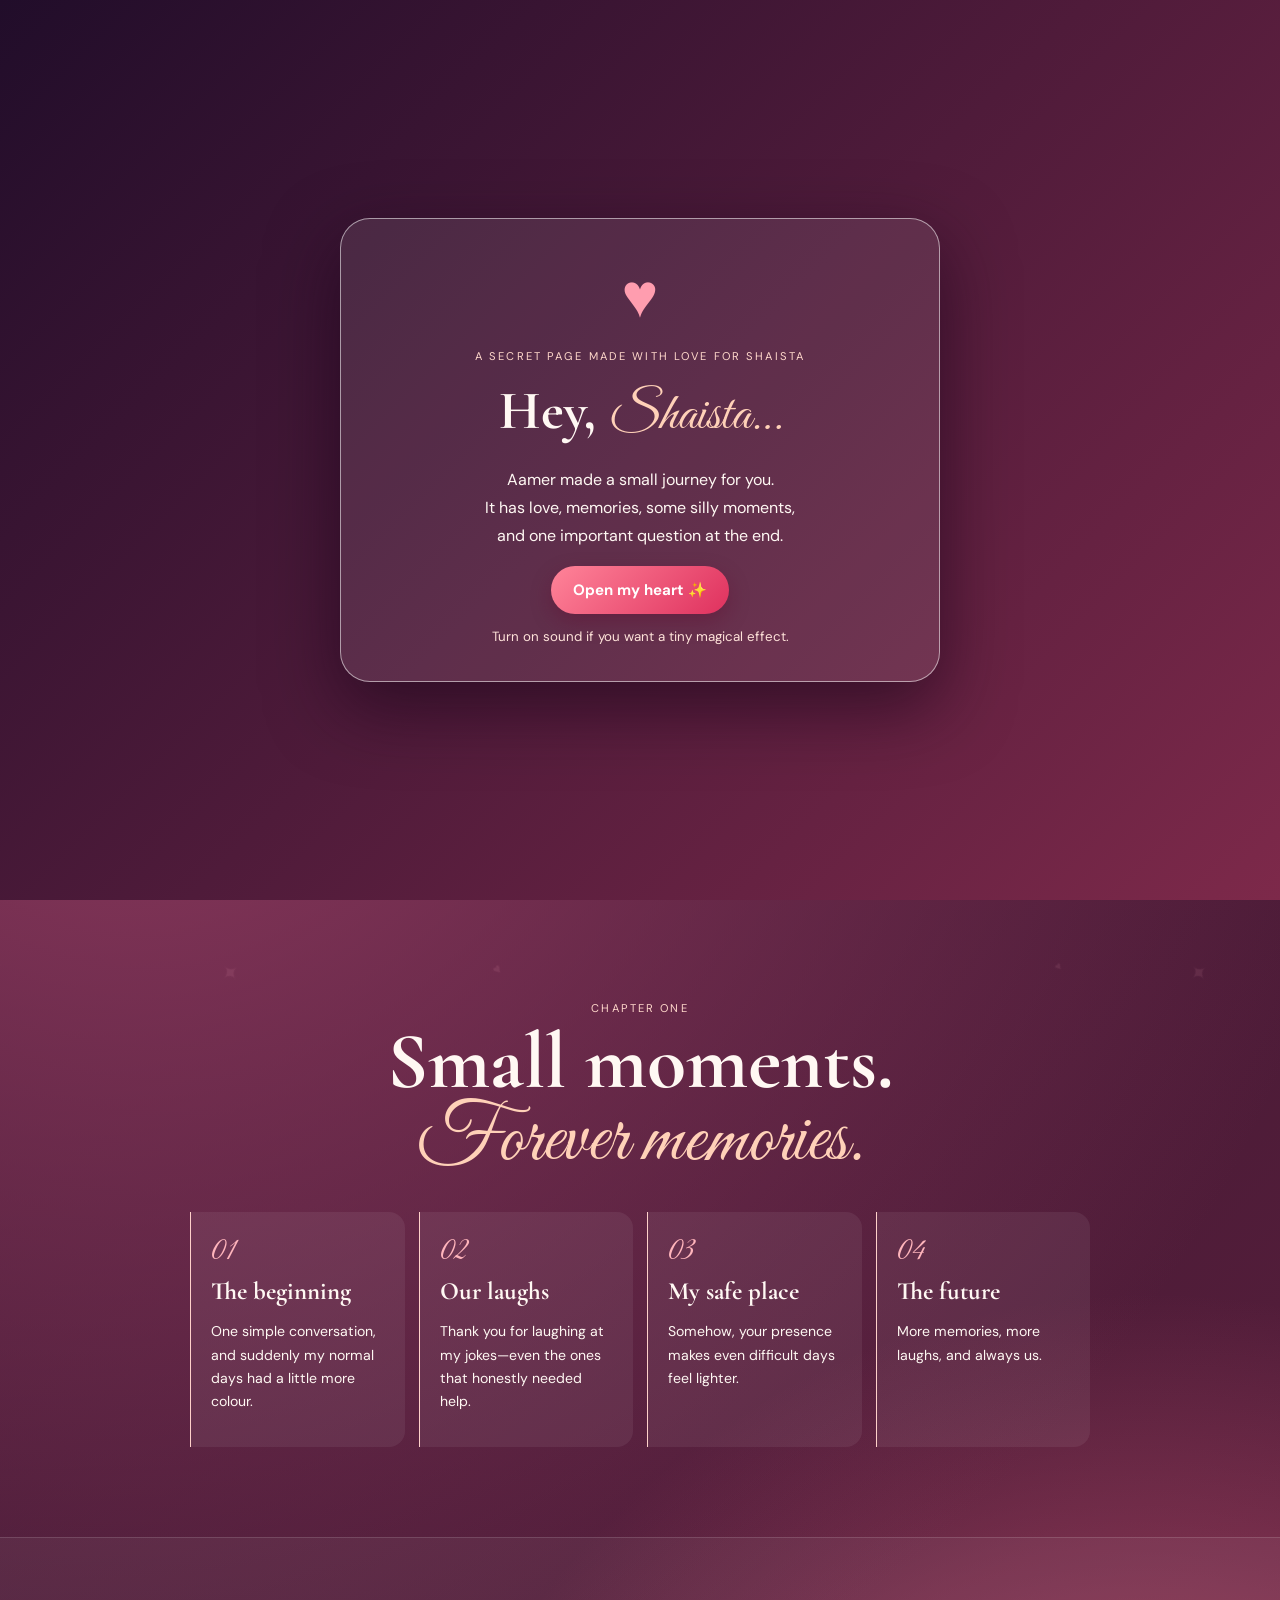
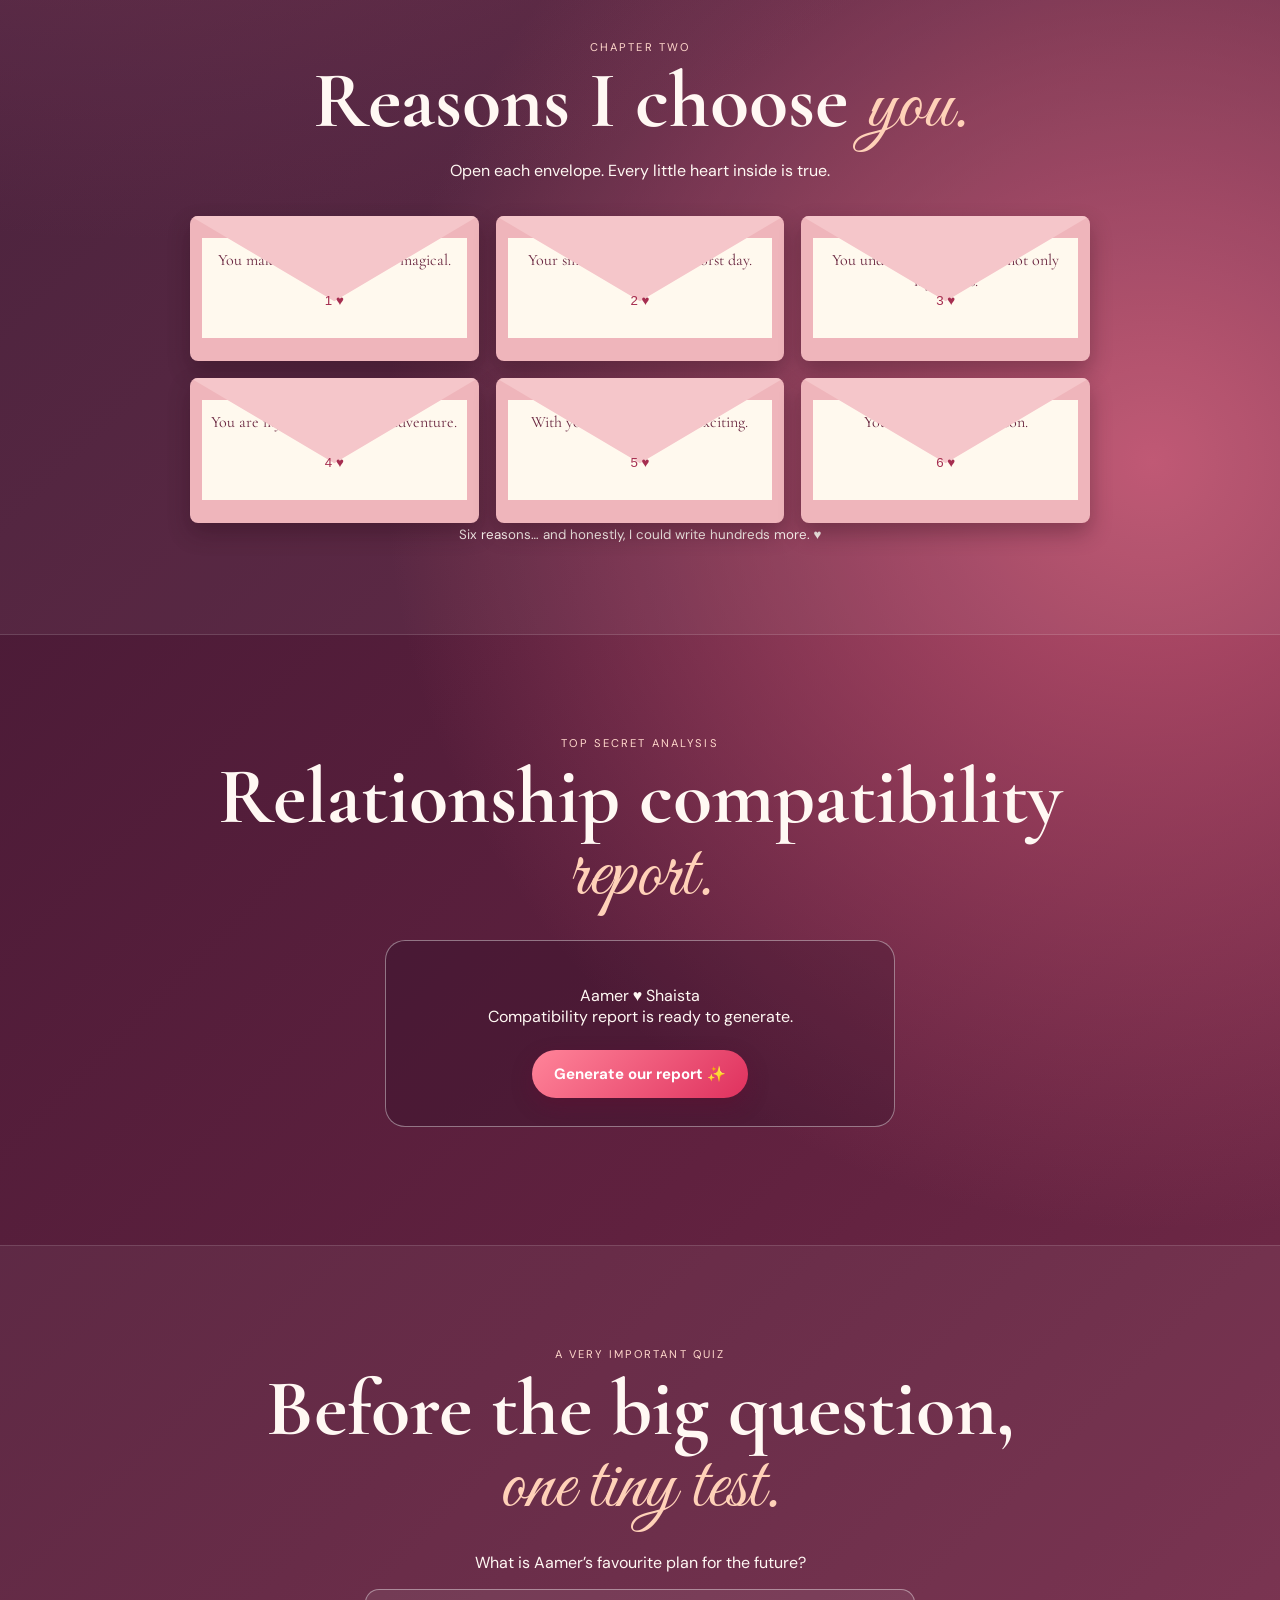
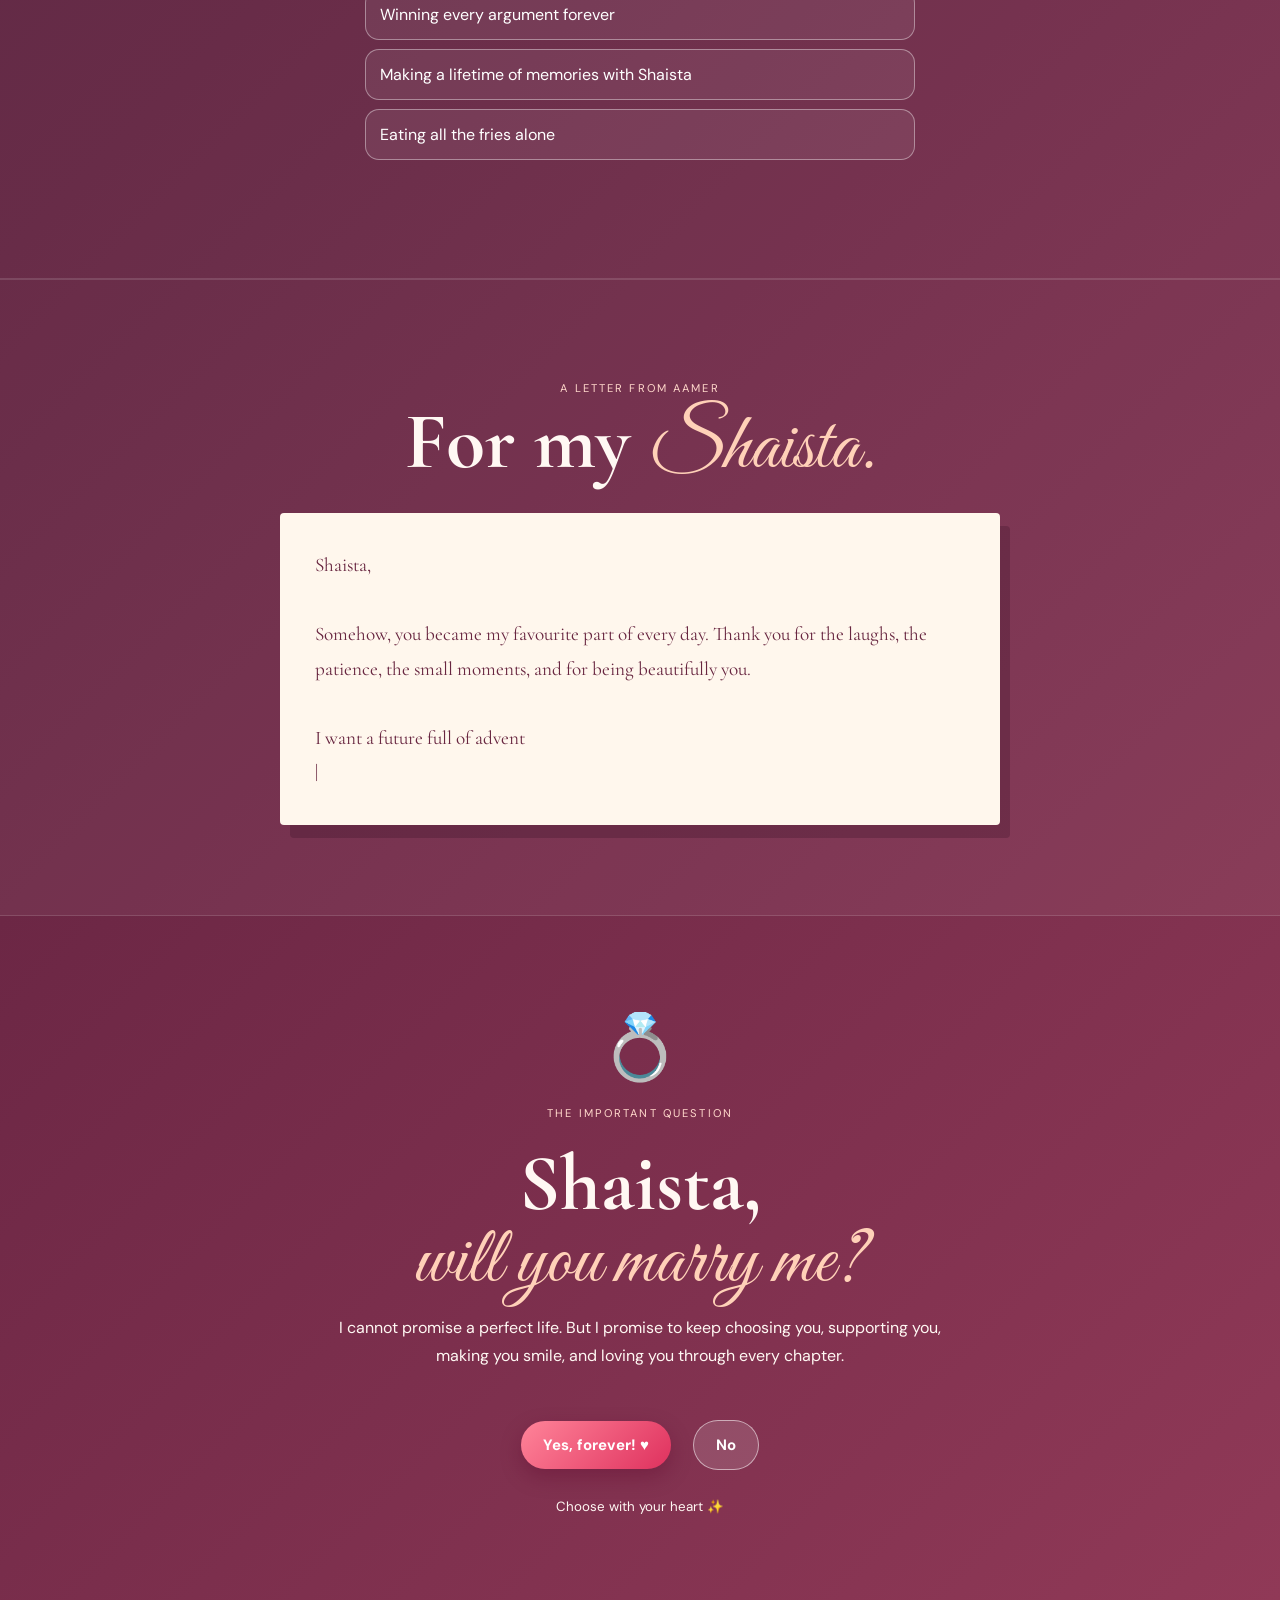
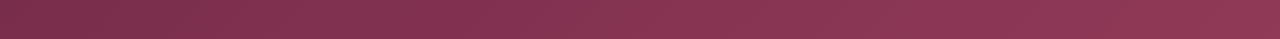
==== commit f9a4ccc1: "final changes done" ====
--- a/index.html
+++ b/index.html
@@ -1,11 +1 @@
-<!doctype html><html lang="en"><head><meta charset="utf-8"><meta name="viewport" content="width=device-width,initial-scale=1"><meta name="theme-color" content="#35152f"><title>Aamer ♥ Shaista — Our Forever Story</title><link rel="stylesheet" href="style.css"></head><body><div id="rain" aria-hidden="true"></div>
-<div id="welcome" class="overlay"><div class="welcome-card"><div class="beat-heart">♥</div><p class="caps">A secret page made with love for Shaista</p><h1>Hey, <em>Shaista…</em></h1><p>Aamer made a small journey for you.<br>It has love, memories, some silly moments,<br>and one important question at the end.</p><button id="open">Open my heart ✨</button><small>Turn on sound if you want a tiny magical effect.</small></div></div>
-<div id="loading" class="overlay hidden"><div class="loader-card"><div class="loader-heart">♥</div><div class="loader-track"><i></i></div><p id="load-text">Collecting our memories… ♥</p></div></div>
-<header><a href="#home">aamer <b>♥</b> shaista</a><button id="music">♫ Play our song</button></header>
-<main id="home"><section class="hero"><p class="caps">For Shaista, from Aamer</p><div class="moon-art"><span class="stars">✦ · ✧ · ✦</span><span class="moon">☾</span><span class="couple">♥</span></div><h2>Our story is my<br><em>favourite place.</em></h2><p class="lead">Some people enter your life quietly, then somehow become the most beautiful part of it.</p><a class="glass-btn" href="#memories">Begin our little story ↓</a></section>
-<section id="memories" class="section"><p class="caps">Chapter One</p><h2>Small moments.<br><em>Forever memories.</em></h2><p class="sub">These are the moments that made “you and me” feel like something special.</p><div class="timeline"><article><i>01</i><h3>The beginning</h3><p>One simple conversation, and suddenly my normal days had a little more colour.</p></article><article><i>02</i><h3>Our laughs</h3><p>Thank you for laughing at my jokes—even the ones that honestly needed help.</p></article><article><i>03</i><h3>My safe place</h3><p>Somehow, your presence makes even difficult days feel lighter.</p></article><article><i>04</i><h3>The future</h3><p>My favourite plan is simple: more memories, more laughs, and always us.</p></article></div></section>
-<section class="section rose"><p class="caps">Chapter Two</p><h2>Reasons I choose <em>you.</em></h2><p class="sub">Open each envelope. Every little heart inside is true.</p><div class="envelopes"><button class="envelope"><span class="flap"></span><span class="letter">You make ordinary days feel magical.</span><b>1 ♥</b></button><button class="envelope"><span class="flap"></span><span class="letter">Your smile can repair my worst day.</span><b>2 ♥</b></button><button class="envelope"><span class="flap"></span><span class="letter">You understand my silence, not only my words.</span><b>3 ♥</b></button><button class="envelope"><span class="flap"></span><span class="letter">You are my comfort and my adventure.</span><b>4 ♥</b></button><button class="envelope"><span class="flap"></span><span class="letter">With you, the future feels exciting.</span><b>5 ♥</b></button><button class="envelope"><span class="flap"></span><span class="letter">You are simply my person.</span><b>6 ♥</b></button></div><p id="envelope-note" class="note">Six reasons… and honestly, I could write hundreds more. ♥</p></section>
-<section class="section"><p class="caps">Top Secret Analysis</p><h2>Relationship compatibility<br><em>report.</em></h2><div class="scanner"><div class="scan"></div><p>Analysing Aamer + Shaista…</p><div class="progress"><i></i></div><strong id="compatibility">Calculating…</strong><p>Laughing together <b>100%</b></p><p>Stealing food <b>100%</b></p><p>Missing each other <b>∞</b></p><p>Forever potential <b>CONFIRMED</b></p></div></section>
-<section class="section rose quiz"><p class="caps">A Very Important Quiz</p><h2>Before the big question,<br><em>one tiny test.</em></h2><div id="quiz"><p>What is Aamer’s favourite plan for the future?</p><button data-result="wrong">Winning every argument forever</button><button data-result="right">Making a lifetime of memories with Shaista</button><button data-result="wrong">Eating all the fries alone</button><div id="quiz-effect"></div><b id="quiz-note"></b></div></section>
-<section class="section letter-section"><p class="caps">A Letter From Aamer</p><h2>For my <em>Shaista.</em></h2><div class="paper"><p id="typed"></p><span class="cursor">|</span></div></section>
-<section class="section final"><div class="ring">💍</div><p class="caps">The Important Question</p><h2>Shaista,<br><em>will you marry me?</em></h2><p class="lead">I cannot promise a perfect life. But I promise to keep choosing you, supporting you, making you smile, and loving you through every chapter.</p><div id="proposal-buttons"><a id="yes" href="yes.html">Yes, forever! ♥</a><button id="no">No</button></div><p id="no-note" class="note">Choose with your heart ✨</p></section></main><footer>Made with every bit of love by <b>Aamer</b> for <b>Shaista</b> ♥</footer><script src="script.js"></script></body></html>+<!doctype html><html lang="en"><head><meta charset="utf-8"><meta name="viewport" content="width=device-width,initial-scale=1"><title>Aamer ♥ Shaista — Forever</title><link rel="stylesheet" href="style.css"></head><body><div id="rain"></div><div id="welcome" class="overlay"><div class="card"><div class="heart">♥</div><p class="caps">A secret page made with love for Shaista</p><h1>Hey, <em>Shaista…</em></h1><p>Aamer made a small journey for you.<br>It has love, memories, some silly moments,<br>and one important question at the end.</p><button id="open">Open my heart ✨</button><small>Turn on sound if you want a tiny magical effect.</small></div></div><div id="loading" class="overlay hide"><div class="card"><div class="heart">♥</div><div class="bar"><i></i></div><p id="load">Collecting our memories… ♥</p></div></div><header><b>Aamer <i>♥</i> Shaista</b><button id="music">♫ Music: Off</button></header><main><section class="hero"><p class="caps">For Shaista, from Aamer</p><div class="art"><span>✦ · ✧ · ✦</span><strong>☾</strong><b>♥</b></div><h2>Our story is my<br><em>favourite place.</em></h2><p>Some people enter your life quietly, then somehow become the most beautiful part of it.</p><a href="#story">Begin our little story ↓</a></section><section id="story"><p class="caps">Chapter One</p><h2>Small moments.<br><em>Forever memories.</em></h2><div class="timeline"><article><i>01</i><h3>The beginning</h3><p>One simple conversation, and suddenly my normal days had a little more colour.</p></article><article><i>02</i><h3>Our laughs</h3><p>Thank you for laughing at my jokes—even the ones that honestly needed help.</p></article><article><i>03</i><h3>My safe place</h3><p>Somehow, your presence makes even difficult days feel lighter.</p></article><article><i>04</i><h3>The future</h3><p>More memories, more laughs, and always us.</p></article></div></section><section class="rose"><p class="caps">Chapter Two</p><h2>Reasons I choose <em>you.</em></h2><p>Open each envelope. Every little heart inside is true.</p><div class="envelopes"><button class="env"><span>1 ♥</span><i>You make ordinary days feel magical.</i></button><button class="env"><span>2 ♥</span><i>Your smile can repair my worst day.</i></button><button class="env"><span>3 ♥</span><i>You understand my silence, not only my words.</i></button><button class="env"><span>4 ♥</span><i>You are my comfort and my adventure.</i></button><button class="env"><span>5 ♥</span><i>With you, the future feels exciting.</i></button><button class="env"><span>6 ♥</span><i>You are simply my person.</i></button></div><small id="envnote">Six reasons… and honestly, I could write hundreds more. ♥</small></section><section><p class="caps">Top Secret Analysis</p><h2>Relationship compatibility<br><em>report.</em></h2><div id="report" class="report"><p>Aamer ♥ Shaista<br>Compatibility report is ready to generate.</p><button id="generate">Generate our report ✨</button><div id="reportout" class="hide"><div class="bar"><i></i></div><p id="reporttext"></p><div id="finalreport" class="hide"><h3>AAMER ♥ SHAISTA</h3><strong>Compatibility: 100%</strong><p>Laughing together <b>100%</b></p><p>Stealing food <b>100%</b></p><p>Missing each other <b>∞</b></p><p>Supporting each other <b>100%</b></p><p>Future adventures <b>Unlimited</b></p><p>Forever potential <b>CONFIRMED ♥</b></p><em>Official result: You two are dangerously perfect together. 🥰</em></div></div></div></section><section class="rose quiz"><p class="caps">A Very Important Quiz</p><h2>Before the big question,<br><em>one tiny test.</em></h2><div id="quiz"><p>What is Aamer’s favourite plan for the future?</p><button data-x="wrong">Winning every argument forever</button><button data-x="right">Making a lifetime of memories with Shaista</button><button data-x="wrong">Eating all the fries alone</button><div id="effect"></div><b id="quiznote"></b></div></section><section class="letter"><p class="caps">A Letter From Aamer</p><h2>For my <em>Shaista.</em></h2><div class="paper"><p id="typed"></p><span>|</span></div></section><section class="final"><div class="ring">💍</div><p class="caps">The Important Question</p><h2>Shaista,<br><em>will you marry me?</em></h2><p>I cannot promise a perfect life. But I promise to keep choosing you, supporting you, making you smile, and loving you through every chapter.</p><div id="area"><a id="yes" href="yes.html">Yes, forever! ♥</a><button id="no">No</button></div><small id="nonote">Choose with your heart ✨</small></section></main><footer>Made with every bit of love by <b>Aamer</b> for <b>Shaista</b> ♥</footer><script src="script.js"></script></body></html>
--- a/style.css
+++ b/style.css
@@ -1 +1 @@
-@import url('https://fonts.googleapis.com/css2?family=Cormorant+Garamond:wght@500;600;700&family=DM+Sans:wght@400;500;700&family=Great+Vibes&display=swap');*{box-sizing:border-box}html{scroll-behavior:smooth}body{margin:0;overflow-x:hidden;color:#fff8f3;background:#29142a;font:16px 'DM Sans',Arial,sans-serif}body:before{content:'';z-index:-3;position:fixed;inset:0;background:radial-gradient(circle at 8% 12%,#903960,transparent 28%),radial-gradient(circle at 91% 41%,#bd516e,transparent 25%),linear-gradient(135deg,#29112a,#60213f 56%,#923a58)}.overlay{z-index:20;position:fixed;inset:0;display:grid;place-items:center;background:linear-gradient(135deg,#210d2a,#7d294a);transition:opacity .6s,visibility .6s}.overlay.hidden{opacity:0;visibility:hidden}.welcome-card,.loader-card,.yes-card{width:min(92%,600px);padding:38px 30px;text-align:center;border:1px solid #fff8;border-radius:30px;background:#ffffff16;box-shadow:0 25px 70px #17031899}.caps{margin:0;color:#ffd8cb;font-size:.7rem;letter-spacing:.19em;text-transform:uppercase}.beat-heart{font-size:60px;color:#ff9daf;animation:beat 1.5s infinite}.welcome-card h1,h1,h2{font-family:'Cormorant Garamond',Georgia,serif}.welcome-card h1{font-size:3.4rem;margin:8px}.welcome-card p{line-height:1.75}em,.signature{font-family:'Great Vibes',cursive;font-style:normal;font-weight:400;color:#ffd1b8}.welcome-card button,.glass-btn,#proposal-buttons a,#proposal-buttons button{border:0;border-radius:999px;padding:14px 22px;background:linear-gradient(135deg,#ff8499,#df315e);color:white;text-decoration:none;font:700 .94rem 'DM Sans',sans-serif;cursor:pointer;box-shadow:0 8px 20px #610d2f66}.welcome-card small{display:block;margin-top:14px;color:#ffe3da}.loader-heart{font-size:65px;color:#ff9eb0;animation:beat .75s infinite}.loader-track,.progress{height:11px;overflow:hidden;margin:20px 0;border-radius:20px;background:#fff3}.loader-track i,.progress i{display:block;width:0;height:100%;background:linear-gradient(90deg,#ff99aa,#ffe2a5);animation:fill 4.8s forwards}.loader-card p{color:#ffe4d7}header{height:65px;width:min(1120px,92%);margin:auto;display:flex;align-items:center;justify-content:space-between}header a{color:#fff7f1;text-decoration:none;font:600 1.4rem 'Cormorant Garamond',serif}header b{color:#ff9eb0}#music{padding:8px 12px;color:#fff;background:#fff2;border:1px solid #fff7;border-radius:99px;font-size:.72rem}.hero{min-height:calc(100vh - 65px);padding:40px 18px;display:grid;place-content:center;text-align:center}.moon-art{position:relative;overflow:hidden;width:min(530px,88vw);height:230px;margin:8px auto 14px;border:6px solid #fff5e8;border-radius:23px;background:linear-gradient(#311640,#bb4b6a);box-shadow:0 18px 36px #1b092b77}.moon{position:absolute;right:38px;top:7px;color:#fff6d5;font:105px Georgia}.stars{position:absolute;top:29px;left:30px;color:#fff0c0}.couple{position:absolute;bottom:-42px;left:50%;transform:translateX(-50%);font-size:175px;color:#1e1022;text-shadow:34px 0 #1e1022}.hero h2,.section h2{font-size:clamp(2.8rem,7vw,5rem);line-height:.9;margin:12px 0 18px}.lead,.sub{max-width:650px;margin:0 auto 25px;line-height:1.75;color:#ffefea}.glass-btn{display:inline-block;background:#fff2;border:1px solid #fff8;box-shadow:none}.section{padding:95px max(6vw,20px);text-align:center}.rose{background:#ffffff0d;border-block:1px solid #ffffff22}.timeline{max-width:900px;margin:38px auto 0;display:grid;grid-template-columns:repeat(4,1fr);gap:14px;text-align:left}.timeline article{padding:20px;border-left:1px solid #ffd1ca;background:#fff1;border-radius:0 16px 16px 0}.timeline i{font:2rem 'Great Vibes',cursive;color:#ffb5bc}.timeline h3{margin:4px 0;font:1.55rem 'Cormorant Garamond',serif}.timeline p{font-size:.88rem;line-height:1.65;color:#ffe8e1}.envelopes{max-width:820px;margin:37px auto 14px;display:grid;grid-template-columns:repeat(3,1fr);gap:17px}.envelope{height:150px;position:relative;overflow:hidden;border:0;border-radius:8px;background:#efb5bb;cursor:pointer;box-shadow:0 10px 22px #27091655;color:#6a2740;transition:.35s}.envelope:before,.envelope:after{content:'';position:absolute;top:0;width:0;height:0;border-style:solid}.envelope:before{left:0;border-width:75px 135px 75px 0;border-color:transparent #e78f9a transparent transparent}.envelope:after{right:0;border-width:75px 0 75px 135px;border-color:transparent transparent transparent #e99aa3}.flap{position:absolute;z-index:3;top:0;left:0;width:100%;height:100%;background:#f5c6ca;clip-path:polygon(0 0,100% 0,50% 58%);transform-origin:top;transition:.55s}.envelope b{position:absolute;z-index:4;left:50%;top:58%;transform:translate(-50%,-50%);color:#a62e50}.letter{position:absolute;z-index:1;top:24px;left:12px;right:12px;min-height:100px;padding:13px 9px;background:#fff9ee;border-radius:3px;font:1rem/1.3 'Cormorant Garamond',serif;transition:.5s}.envelope.open{overflow:visible;z-index:2;transform:translateY(-5px)}.envelope.open .flap{transform:rotateX(180deg);z-index:0}.envelope.open .letter{top:-55px;box-shadow:0 8px 18px #5c1c3455}.envelope.open b{display:none}.note{color:#ffdbcf;font-size:.86rem}.scanner{max-width:510px;margin:30px auto 0;padding:29px;position:relative;overflow:hidden;border:1px solid #fff6;border-radius:20px;background:#12091a33}.scan{position:absolute;inset:0;background:linear-gradient(transparent 45%,#ff9bae44 50%,transparent 55%);animation:scan 3s infinite}.scanner strong{display:block;font:700 1.5rem 'Cormorant Garamond',serif;color:#ffe0a4}.scanner p{position:relative;text-align:left;border-bottom:1px solid #fff2;padding-bottom:7px}.scanner p:first-child{text-align:center;border:0}.scanner b{float:right;color:#ffb8b8}.quiz #quiz{max-width:550px;margin:28px auto;position:relative}.quiz button{display:block;width:100%;margin:9px 0;padding:14px;text-align:left;color:#fff;border:1px solid #fff6;border-radius:14px;background:#fff1;cursor:pointer;font:inherit}.quiz button:hover{background:#fff4}.wrong{animation:shake .45s}.right{background:#fff5e9!important;color:#6e2643!important}.effect{position:absolute;z-index:-1;left:50%;top:45%;transform:translate(-50%,-50%);font-size:12rem;opacity:.28;animation:pop .55s}.letter-section{background:#fff2}.paper{min-height:220px;max-width:720px;margin:28px auto 0;padding:35px;text-align:left;color:#682640;background:#fff7ed;border-radius:4px;box-shadow:10px 13px #43172e55;font:1.2rem/1.8 'Cormorant Garamond',serif}.paper p{margin:0;white-space:pre-line}.cursor{animation:blink .8s infinite}.final{padding-bottom:125px}.ring{font-size:4rem}.choices{}#proposal-buttons{height:90px;max-width:460px;margin:23px auto 0;display:flex;align-items:center;justify-content:center;gap:18px;position:relative}#proposal-buttons button{position:relative;background:#fff2;border:1px solid #fff8;box-shadow:none}#yes.beat1{animation:yesbeat .75s infinite}#yes.beat2{animation:yesbeat .48s infinite}#yes.beat3{animation:yesbeat .3s infinite}footer{text-align:center;padding:25px;background:#160b1b;color:#ffdcd3;font-size:.85rem}#rain span{position:fixed;top:-30px;z-index:-1;color:#ffabc0;opacity:.72;animation:fall linear forwards}.yes-page{display:grid;min-height:100vh;place-items:center;padding:20px}.yes-wrap{width:min(100%,680px);text-align:center}.yes-card{width:100%;padding:48px max(6vw,25px)}.yes-card h1{margin:10px;font-size:clamp(4.2rem,12vw,7rem);line-height:.8}.yes-card h2{font:2rem 'Cormorant Garamond',serif}.yes-card p{line-height:1.75}.huge{animation:beat 1.5s infinite}.line{font-size:1.5rem;color:#ffb4bd}.always{margin:27px;color:#ffe0bd;display:flex;gap:12px;justify-content:center}.signature{font-size:2.2rem;line-height:1.2}.confetti{position:fixed;top:-20px;width:10px;height:16px;animation:fall linear forwards}@keyframes beat{50%{transform:scale(1.12)}}@keyframes yesbeat{50%{transform:scale(1.13);filter:brightness(1.16);box-shadow:0 0 28px #ffd2a6}}@keyframes fill{to{width:100%}}@keyframes scan{to{transform:translateY(100%)}}@keyframes blink{50%{opacity:0}}@keyframes fall{to{transform:translate(var(--drift),110vh) rotate(680deg);opacity:.1}}@keyframes shake{25%,75%{transform:translateX(9px)}50%{transform:translateX(-9px)}}@keyframes pop{from{transform:translate(-50%,-50%) scale(.2);opacity:0}}@media(max-width:700px){.timeline,.envelopes{grid-template-columns:1fr 1fr}.section{padding:70px 20px}}@media(max-width:430px){.timeline,.envelopes{grid-template-columns:1fr}.envelope{height:135px}#proposal-buttons{gap:8px}#proposal-buttons a,#proposal-buttons button{padding:13px 15px}.moon-art{height:190px}.paper{padding:24px}.welcome-card{padding:30px 21px}}+@import url('https://fonts.googleapis.com/css2?family=Cormorant+Garamond:wght@500;600;700&family=DM+Sans:wght@400;700&family=Great+Vibes&display=swap');*{box-sizing:border-box}html{scroll-behavior:smooth}body{margin:0;text-align:center;color:#fff8f3;font:16px 'DM Sans',sans-serif;background:radial-gradient(circle at 10% 12%,#913b60,transparent 28%),radial-gradient(circle at 90% 42%,#bd516e,transparent 25%),linear-gradient(135deg,#29112a,#60213f 56%,#923a58);overflow-x:hidden}body:before{content:'';z-index:-2;position:fixed;inset:0;background:#32152f88}.overlay{position:fixed;z-index:20;inset:0;display:grid;place-items:center;background:linear-gradient(135deg,#210d2a,#7d294a);transition:.6s}.hide{display:none!important}.card,.yescard{width:min(92%,600px);padding:36px 28px;border:1px solid #fff8;border-radius:30px;background:#ffffff16;box-shadow:0 25px 70px #17031899}.heart{font-size:62px;color:#ff9daf;animation:beat 1.5s infinite}.caps{letter-spacing:.19em;text-transform:uppercase;font-size:.7rem;color:#ffd8cb}h1,h2,h3{font-family:'Cormorant Garamond',serif}h1{font-size:3.4rem;margin:8px}h2{font-size:clamp(2.8rem,7vw,5rem);line-height:.9;margin:10px}em,.signature{font-family:'Great Vibes',cursive;font-style:normal;font-weight:400;color:#ffd1b8}.card p,.hero p,.final p{line-height:1.75}.card button,main a,#area button,#generate{border:0;border-radius:99px;padding:14px 22px;background:linear-gradient(135deg,#ff8499,#df315e);color:#fff;font:700 .94rem 'DM Sans';text-decoration:none;cursor:pointer;box-shadow:0 8px 20px #610d2f66}.card small{display:block;margin-top:14px;color:#ffe3da}.bar{height:11px;overflow:hidden;margin:20px 0;border-radius:20px;background:#fff3}.bar i{display:block;width:0;height:100%;background:linear-gradient(90deg,#ff99aa,#ffe2a5)}.overlay .bar i{animation:fill 5s forwards}header{height:65px;width:min(1120px,92%);margin:auto;display:flex;align-items:center;justify-content:space-between;font:1.45rem 'Cormorant Garamond'}header i{color:#ff9eb0}#music{color:#fff;background:#fff2;border:1px solid #fff7;border-radius:99px;padding:8px 12px;font-size:.72rem}.hero{min-height:calc(100vh - 65px);padding:40px 18px;display:grid;place-content:center}.art{width:min(530px,88vw);height:230px;margin:8px auto 14px;position:relative;overflow:hidden;border:6px solid #fff5e8;border-radius:23px;background:linear-gradient(#311640,#bb4b6a);box-shadow:0 18px 36px #1b092b77}.art span{position:absolute;top:29px;left:30px;color:#fff0c0}.art strong{position:absolute;right:38px;top:7px;color:#fff6d5;font:105px Georgia}.art b{position:absolute;bottom:-42px;left:50%;transform:translateX(-50%);font-size:175px;color:#1e1022;text-shadow:34px 0 #1e1022}.hero p,.final p{max-width:650px;margin:15px auto 25px}.hero a{display:inline-block;background:#fff2;border:1px solid #fff8;box-shadow:none}section{padding:90px max(6vw,20px)}.rose,.letter{background:#ffffff0d;border-block:1px solid #ffffff22}.timeline,.envelopes{max-width:900px;margin:35px auto 0;display:grid;grid-template-columns:repeat(4,1fr);gap:14px;text-align:left}.timeline article{padding:20px;border-left:1px solid #ffd1ca;background:#fff1;border-radius:0 16px 16px 0}.timeline i{font:2rem 'Great Vibes';color:#ffb5bc}.timeline h3{margin:4px 0;font-size:1.55rem}.timeline p{font-size:.88rem;line-height:1.65}.envelopes{grid-template-columns:repeat(3,1fr);gap:17px}.env{height:145px;position:relative;overflow:hidden;border:0;border-radius:8px;background:#efb5bb;color:#a62e50;cursor:pointer;box-shadow:0 10px 22px #27091655}.env:before{content:'';position:absolute;z-index:3;inset:0;background:#f5c6ca;clip-path:polygon(0 0,100% 0,50% 59%);transform-origin:top;transition:.55s}.env span{position:absolute;z-index:4;left:50%;top:58%;transform:translate(-50%,-50%)}.env i{position:absolute;z-index:1;top:22px;left:12px;right:12px;min-height:100px;padding:12px 8px;background:#fff9ee;color:#6a2740;font:1rem/1.3 'Cormorant Garamond';transition:.5s}.env.open{overflow:visible;z-index:2;transform:translateY(-5px)}.env.open:before{transform:rotateX(180deg);z-index:0}.env.open i{top:-53px;box-shadow:0 8px 18px #5c1c3455}.env.open span{display:none}.report{max-width:510px;margin:28px auto;padding:28px;position:relative;overflow:hidden;border:1px solid #fff6;border-radius:20px;background:#12091a33}.report .bar i{animation:fill 6s forwards}.report strong{font:1.5rem 'Cormorant Garamond';color:#ffe0a4}.report p{text-align:left;border-bottom:1px solid #fff2;padding-bottom:7px}.report p:first-child{text-align:center;border:0}.report b{float:right;color:#ffb8b8}.quiz #quiz{max-width:550px;margin:28px auto;position:relative}.quiz button{display:block;width:100%;margin:9px 0;padding:14px;text-align:left;color:#fff;border:1px solid #fff6;border-radius:14px;background:#fff1;cursor:pointer;font:inherit}.effect{position:absolute;z-index:-1;left:50%;top:42%;transform:translate(-50%,-50%);font-size:12rem;opacity:.28;animation:pop .55s}.wrong{animation:shake .45s}.right{background:#fff5e9!important;color:#6e2643!important}.paper{min-height:220px;max-width:720px;margin:28px auto 0;padding:35px;text-align:left;color:#682640;background:#fff7ed;border-radius:4px;box-shadow:10px 13px #43172e55;font:1.2rem/1.8 'Cormorant Garamond'}.paper p{margin:0;white-space:pre-line}.paper span{animation:blink .8s infinite}.ring{font-size:4rem}.final{padding-bottom:125px}#area{height:100px;max-width:560px;margin:23px auto 0;position:relative;display:flex;justify-content:center;align-items:center;gap:22px}#area button{position:relative;background:#fff2;border:1px solid #fff8;box-shadow:none}#yes.b1{animation:yesbeat .75s infinite}#yes.b2{animation:yesbeat .48s infinite}#yes.b3{animation:yesbeat .3s infinite}footer{padding:25px;background:#160b1b;color:#ffdcd3;font-size:.85rem}#rain span{position:fixed;top:-30px;z-index:-1;color:#ffabc0;opacity:.72;animation:fall linear forwards}.yespage{display:grid;min-height:100vh;place-items:center;padding:20px}.yescard{line-height:1.75}.yescard h1{font-size:clamp(4.2rem,12vw,7rem);line-height:.8}.yescard h2{font-size:2rem}.signature{font-size:2.2rem;line-height:1.2}@keyframes beat{50%{transform:scale(1.12)}}@keyframes yesbeat{50%{transform:scale(1.13);filter:brightness(1.16);box-shadow:0 0 28px #ffd2a6}}@keyframes fill{to{width:100%}}@keyframes blink{50%{opacity:0}}@keyframes fall{to{transform:translate(var(--d),110vh) rotate(680deg);opacity:.1}}@keyframes shake{25%,75%{transform:translateX(9px)}50%{transform:translateX(-9px)}}@keyframes pop{from{transform:translate(-50%,-50%) scale(.2);opacity:0}}@media(max-width:700px){.timeline,.envelopes{grid-template-columns:1fr 1fr}section{padding:65px 20px}}@media(max-width:430px){.timeline,.envelopes{grid-template-columns:1fr}.env{height:132px}#area{gap:7px}#area a,#area button{padding:13px 15px}.art{height:190px}.paper{padding:23px}}
